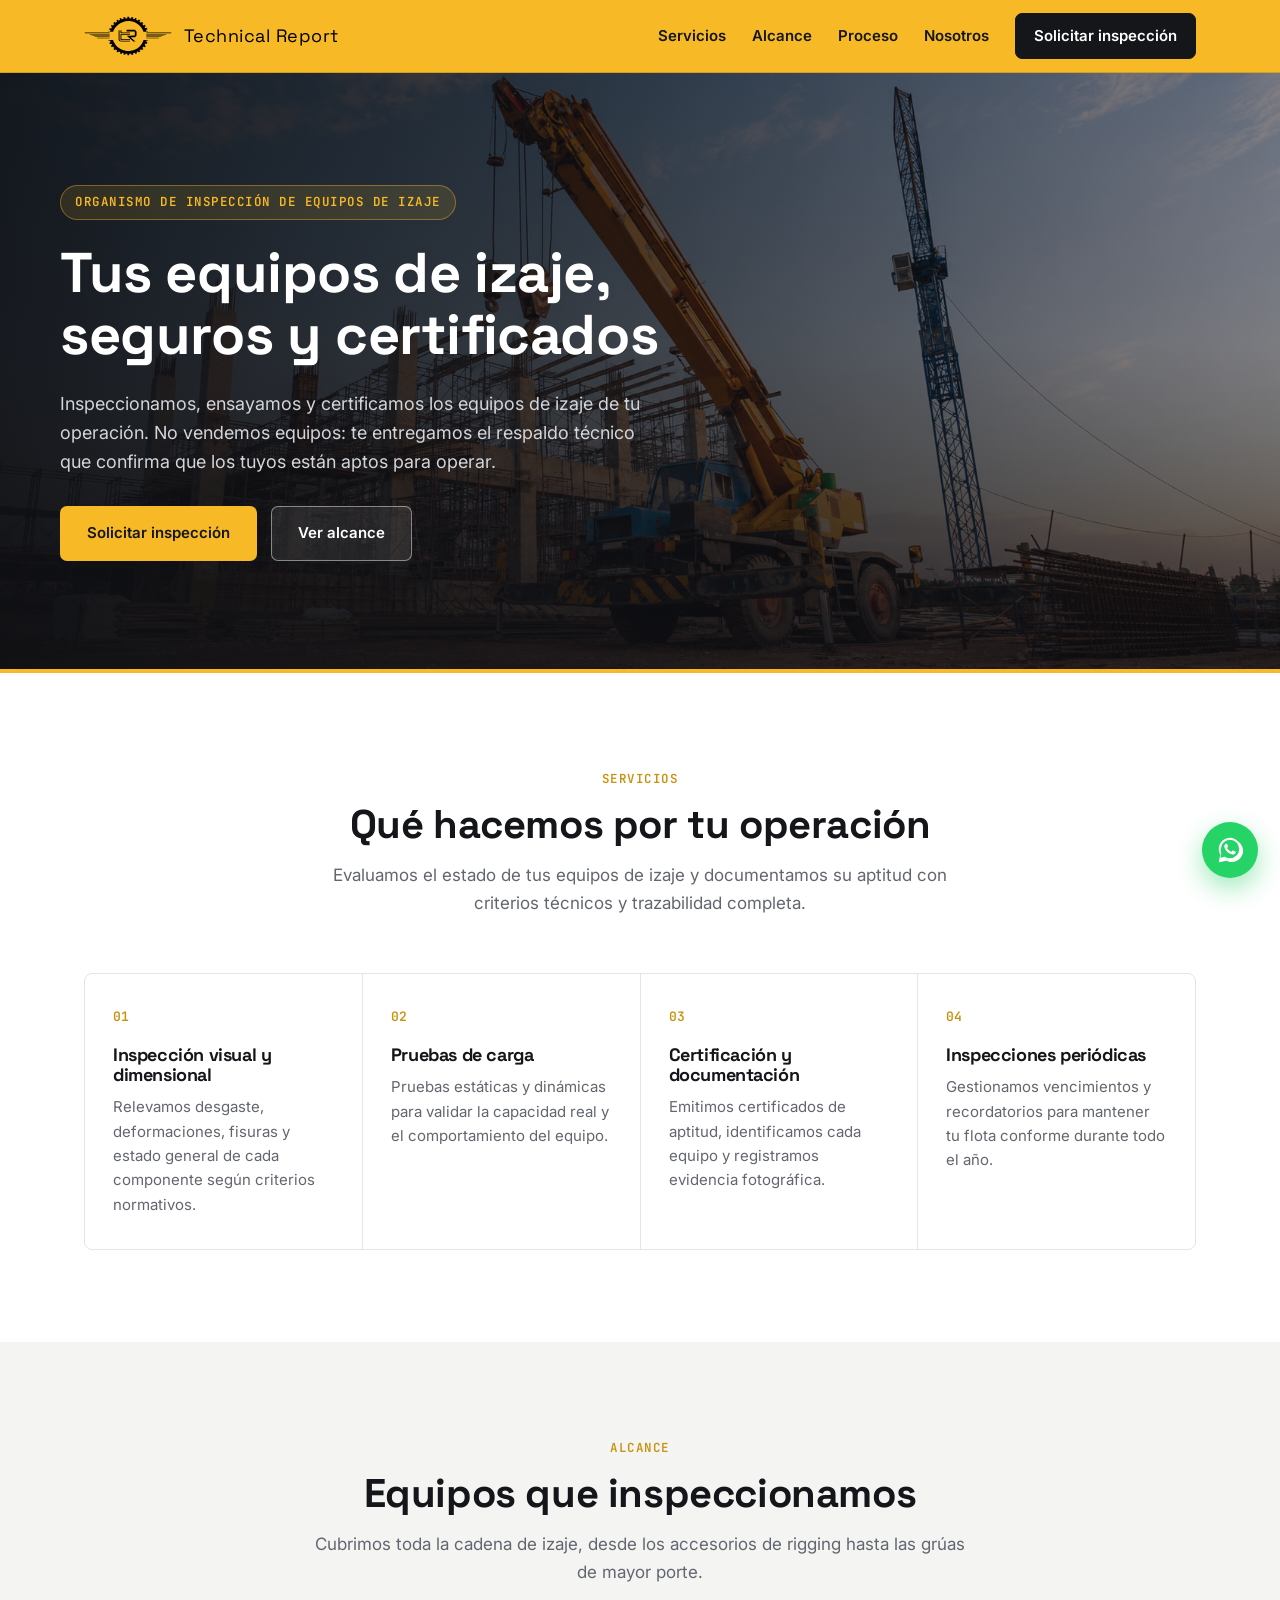
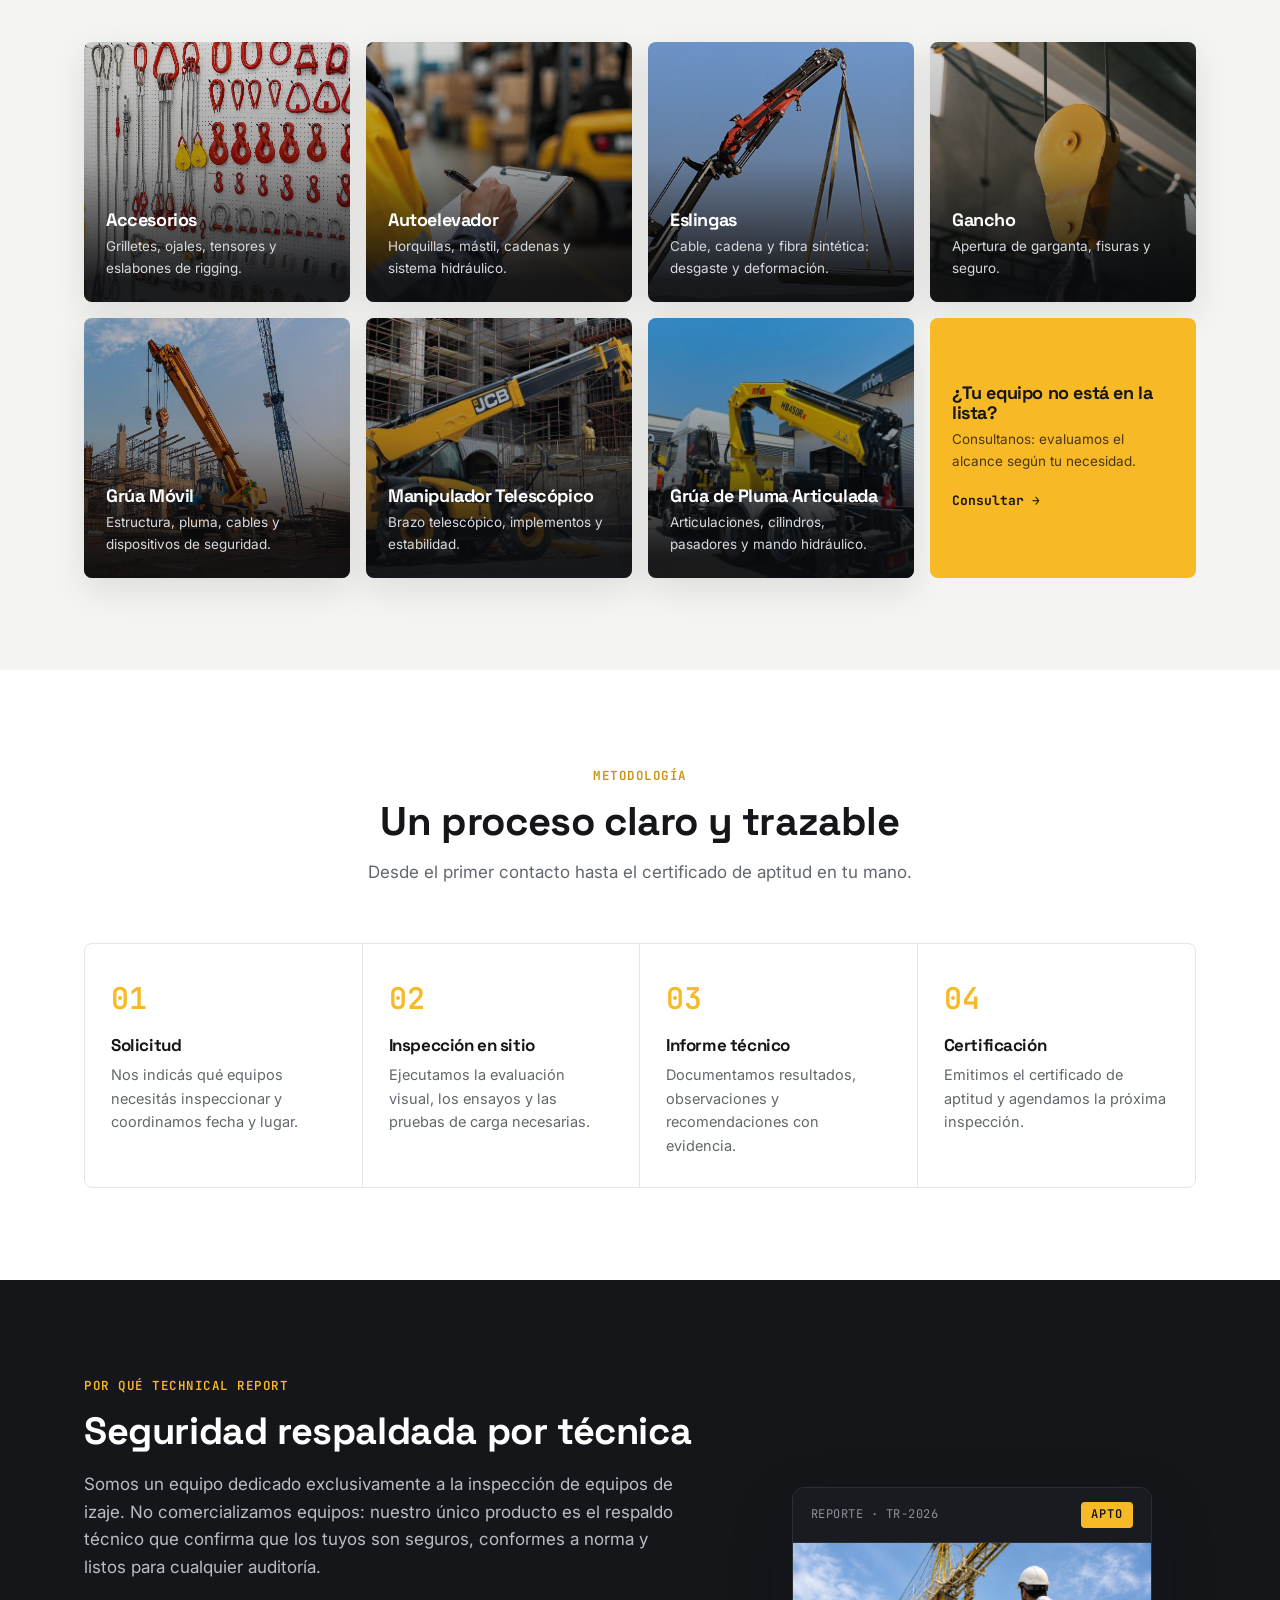
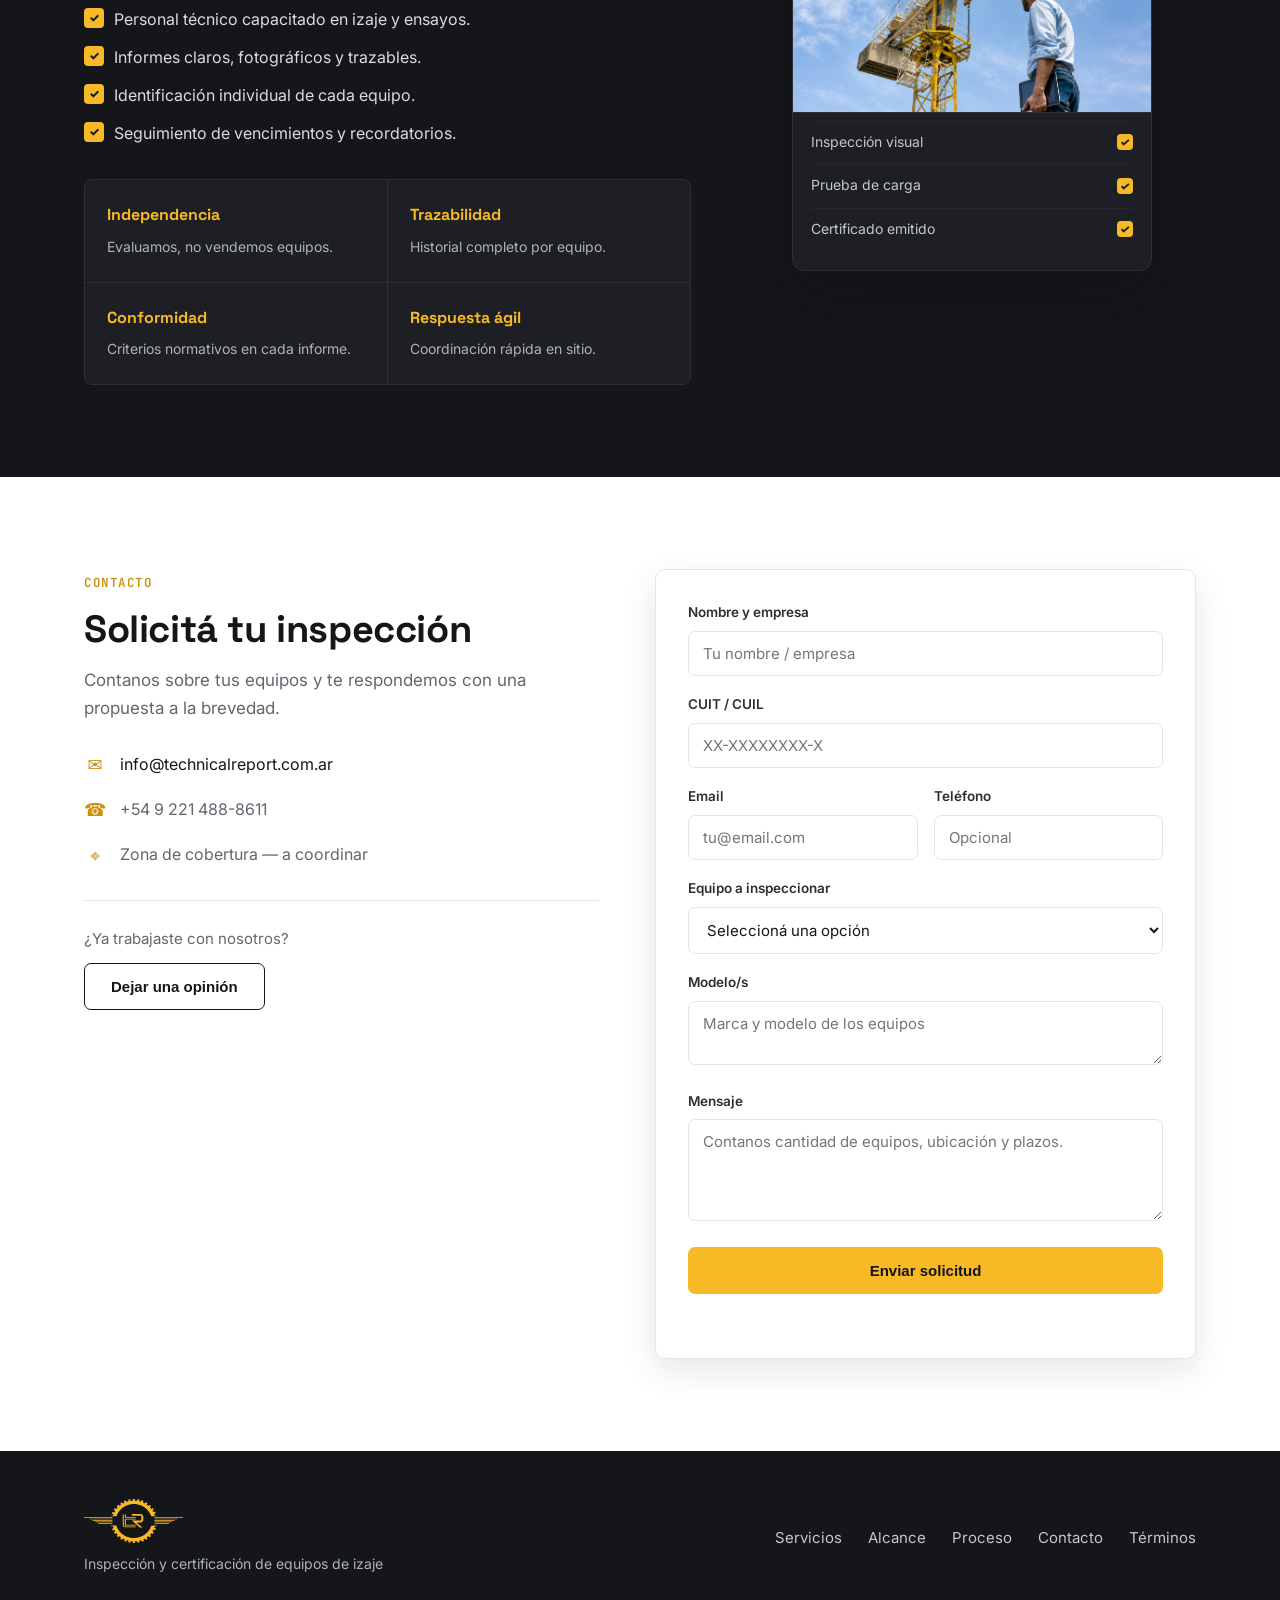
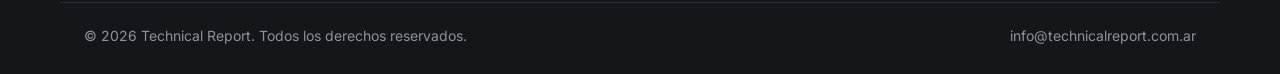
==== index.html @ e5a4a77b "update" ====
<!DOCTYPE html>
<html lang="es">
<head>
  <meta charset="UTF-8" />
  <meta name="viewport" content="width=device-width, initial-scale=1.0" />
  <meta name="description" content="Technical Report — Inspección, ensayo y certificación de equipos de izaje: accesorios, autoelevadores, eslingas, ganchos, grúas móviles, manipuladores telescópicos y grúas de pluma articulada." />
  <title>Technical Report | Inspección y Certificación de Equipos de Izaje</title>
  <link rel="preconnect" href="https://fonts.googleapis.com" />
  <link rel="preconnect" href="https://fonts.gstatic.com" crossorigin />
  <link href="https://fonts.googleapis.com/css2?family=Inter:wght@400;500;600;700&family=Space+Grotesk:wght@500;600;700&family=JetBrains+Mono:wght@500;600&display=swap" rel="stylesheet" />
  <link href="https://fonts.cdnfonts.com/css/conthrax" rel="stylesheet" />
  <link rel="stylesheet" href="styles.css" />
  <link rel="icon" type="image/svg+xml" href="images/logo_TR_yellow.svg" />
</head>
<body>
  <!-- Header -->
  <header class="site-header" id="top">
    <div class="container header-inner">
      <a href="#top" class="brand" aria-label="Technical Report inicio">
        <img src="images/logo_TR_black.svg" alt="" class="brand-logo" />
        <span class="brand-text">Technical Report</span>
      </a>
      <nav class="nav" id="nav">
        <a href="#servicios">Servicios</a>
        <a href="#alcance">Alcance</a>
        <a href="#proceso">Proceso</a>
        <a href="#nosotros">Nosotros</a>
        <a href="#contacto" class="nav-cta">Solicitar inspección</a>
      </nav>
      <button class="nav-toggle" id="navToggle" aria-label="Abrir menú" aria-expanded="false">
        <span></span><span></span><span></span>
      </button>
    </div>
  </header>

  <!-- Hero -->
  <section class="hero">
    <div class="hero-media" style="background-image:url('images/izajes-banner.png')" aria-hidden="true"></div>
    <div class="hero-overlay" aria-hidden="true"></div>
    <div class="container hero-inner">
      <div class="hero-content">
        <span class="tag">Organismo de inspección de equipos de izaje</span>
        <h1>Tus equipos de izaje, seguros y certificados</h1>
        <p class="lead">Inspeccionamos, ensayamos y certificamos los equipos de izaje de tu operación. No vendemos equipos: te entregamos el respaldo técnico que confirma que los tuyos están aptos para operar.</p>
        <div class="hero-actions">
          <a href="#contacto" class="btn btn-primary">Solicitar inspección</a>
          <a href="#alcance" class="btn btn-ghost">Ver alcance</a>
        </div>
      </div>
    </div>
  </section>

  <!-- Servicios -->
  <section class="section" id="servicios">
    <div class="container">
      <div class="section-head">
        <span class="kicker">Servicios</span>
        <h2>Qué hacemos por tu operación</h2>
        <p>Evaluamos el estado de tus equipos de izaje y documentamos su aptitud con criterios técnicos y trazabilidad completa.</p>
      </div>
      <div class="grid grid-4">
        <article class="feature">
          <span class="feature-no">01</span>
          <h3>Inspección visual y dimensional</h3>
          <p>Relevamos desgaste, deformaciones, fisuras y estado general de cada componente según criterios normativos.</p>
        </article>
        <article class="feature">
          <span class="feature-no">02</span>
          <h3>Pruebas de carga</h3>
          <p>Pruebas estáticas y dinámicas para validar la capacidad real y el comportamiento del equipo.</p>
        </article>
        <article class="feature">
          <span class="feature-no">03</span>
          <h3>Certificación y documentación</h3>
          <p>Emitimos certificados de aptitud, identificamos cada equipo y registramos evidencia fotográfica.</p>
        </article>
        <article class="feature">
          <span class="feature-no">04</span>
          <h3>Inspecciones periódicas</h3>
          <p>Gestionamos vencimientos y recordatorios para mantener tu flota conforme durante todo el año.</p>
        </article>
      </div>
    </div>
  </section>

  <!-- Alcance -->
  <section class="section section-alt" id="alcance">
    <div class="container">
      <div class="section-head">
        <span class="kicker">Alcance</span>
        <h2>Equipos que inspeccionamos</h2>
        <p>Cubrimos toda la cadena de izaje, desde los accesorios de rigging hasta las grúas de mayor porte.</p>
      </div>
      <div class="equipos">
        <article class="equipo" data-img="accesorios">
          <div class="equipo-body">
            <h3>Accesorios</h3>
            <p>Grilletes, ojales, tensores y eslabones de rigging.</p>
          </div>
        </article>
        <article class="equipo" data-img="autoelevador">
          <div class="equipo-body">
            <h3>Autoelevador</h3>
            <p>Horquillas, mástil, cadenas y sistema hidráulico.</p>
          </div>
        </article>
        <article class="equipo" data-img="eslingas">
          <div class="equipo-body">
            <h3>Eslingas</h3>
            <p>Cable, cadena y fibra sintética: desgaste y deformación.</p>
          </div>
        </article>
        <article class="equipo" data-img="gancho">
          <div class="equipo-body">
            <h3>Gancho</h3>
            <p>Apertura de garganta, fisuras y seguro.</p>
          </div>
        </article>
        <article class="equipo" data-img="grua-movil">
          <div class="equipo-body">
            <h3>Grúa Móvil</h3>
            <p>Estructura, pluma, cables y dispositivos de seguridad.</p>
          </div>
        </article>
        <article class="equipo" data-img="manipulador">
          <div class="equipo-body">
            <h3>Manipulador Telescópico</h3>
            <p>Brazo telescópico, implementos y estabilidad.</p>
          </div>
        </article>
        <article class="equipo" data-img="pluma-articulada">
          <div class="equipo-body">
            <h3>Grúa de Pluma Articulada</h3>
            <p>Articulaciones, cilindros, pasadores y mando hidráulico.</p>
          </div>
        </article>
        <article class="equipo equipo-cta">
          <div class="equipo-body">
            <h3>¿Tu equipo no está en la lista?</h3>
            <p>Consultanos: evaluamos el alcance según tu necesidad.</p>
            <a href="#contacto" class="equipo-link">Consultar →</a>
          </div>
        </article>
      </div>
    </div>
  </section>

  <!-- Proceso -->
  <section class="section" id="proceso">
    <div class="container">
      <div class="section-head">
        <span class="kicker">Metodología</span>
        <h2>Un proceso claro y trazable</h2>
        <p>Desde el primer contacto hasta el certificado de aptitud en tu mano.</p>
      </div>
      <div class="steps">
        <div class="step">
          <span class="step-num">01</span>
          <h3>Solicitud</h3>
          <p>Nos indicás qué equipos necesitás inspeccionar y coordinamos fecha y lugar.</p>
        </div>
        <div class="step">
          <span class="step-num">02</span>
          <h3>Inspección en sitio</h3>
          <p>Ejecutamos la evaluación visual, los ensayos y las pruebas de carga necesarias.</p>
        </div>
        <div class="step">
          <span class="step-num">03</span>
          <h3>Informe técnico</h3>
          <p>Documentamos resultados, observaciones y recomendaciones con evidencia.</p>
        </div>
        <div class="step">
          <span class="step-num">04</span>
          <h3>Certificación</h3>
          <p>Emitimos el certificado de aptitud y agendamos la próxima inspección.</p>
        </div>
      </div>
    </div>
  </section>

  <!-- Nosotros -->
  <section class="section section-dark" id="nosotros">
    <div class="container split">
      <div class="split-text">
        <span class="kicker">Por qué Technical Report</span>
        <h2>Seguridad respaldada por técnica</h2>
        <p>Somos un equipo dedicado exclusivamente a la inspección de equipos de izaje. No comercializamos equipos: nuestro único producto es el respaldo técnico que confirma que los tuyos son seguros, conformes a norma y listos para cualquier auditoría.</p>
        <ul class="check-list">
          <li>Personal técnico capacitado en izaje y ensayos.</li>
          <li>Informes claros, fotográficos y trazables.</li>
          <li>Identificación individual de cada equipo.</li>
          <li>Seguimiento de vencimientos y recordatorios.</li>
        </ul>
        <div class="split-cards">
          <div class="mini-card"><strong>Independencia</strong><span>Evaluamos, no vendemos equipos.</span></div>
          <div class="mini-card"><strong>Trazabilidad</strong><span>Historial completo por equipo.</span></div>
          <div class="mini-card"><strong>Conformidad</strong><span>Criterios normativos en cada informe.</span></div>
          <div class="mini-card"><strong>Respuesta ágil</strong><span>Coordinación rápida en sitio.</span></div>
        </div>
      </div>
      <div class="split-visual">
        <div class="report-card">
          <div class="report-head">
            <span class="report-id">REPORTE · TR-2026</span>
            <span class="report-status">APTO</span>
          </div>
          <div class="report-photo" data-img="reporte" aria-hidden="true"></div>
          <div class="report-rows">
            <div><span>Inspección visual</span><i class="ok"></i></div>
            <div><span>Prueba de carga</span><i class="ok"></i></div>
            <div><span>Certificado emitido</span><i class="ok"></i></div>
          </div>
        </div>
      </div>
    </div>
  </section>

  <!-- Contacto -->
  <section class="section" id="contacto">
    <div class="container contact-grid">
      <div class="contact-info">
        <span class="kicker">Contacto</span>
        <h2>Solicitá tu inspección</h2>
        <p>Contanos sobre tus equipos y te respondemos con una propuesta a la brevedad.</p>
        <ul class="contact-list">
          <li><span class="ci">✉</span> <a href="mailto:info@technicalreport.com.ar">info@technicalreport.com.ar</a></li>
          <li><span class="ci">☎</span> <span class="muted-line">+54 9 221 488-8611</span></li>
          <li><span class="ci">⌖</span> <span class="muted-line">Zona de cobertura — a coordinar</span></li>
        </ul>
        <div class="contact-feedback">
          <p>¿Ya trabajaste con nosotros?</p>
          <button type="button" class="btn btn-outline" id="feedbackOpen">Dejar una opinión</button>
        </div>
      </div>
      <form class="contact-form" id="contactForm" novalidate>
        <div class="field">
          <label for="nombre">Nombre y empresa</label>
          <input type="text" id="nombre" name="nombre" required placeholder="Tu nombre / empresa" />
        </div>
        <div class="field">
          <label for="cuit">CUIT / CUIL</label>
          <input type="text" id="cuit" name="cuit" inputmode="numeric" placeholder="XX-XXXXXXXX-X" />
        </div>
        <div class="field-row">
          <div class="field">
            <label for="email">Email</label>
            <input type="email" id="email" name="email" required placeholder="tu@email.com" />
          </div>
          <div class="field">
            <label for="telefono">Teléfono</label>
            <input type="tel" id="telefono" name="telefono" placeholder="Opcional" />
          </div>
        </div>
        <div class="field">
          <label for="equipo">Equipo a inspeccionar</label>
          <select id="equipo" name="equipo">
            <option value="">Seleccioná una opción</option>
            <option>Accesorios (grilletes y otros)</option>
            <option>Autoelevador</option>
            <option>Eslingas</option>
            <option>Gancho</option>
            <option>Grúa Móvil</option>
            <option>Manipulador Telescópico</option>
            <option>Grúa de Pluma Articulada</option>
            <option>Varios / Flota</option>
          </select>
        </div>
        <div class="field">
          <label for="modelo">Modelo/s</label>
          <textarea id="modelo" name="modelo" rows="2" placeholder="Marca y modelo de los equipos"></textarea>
        </div>
        <div class="field">
          <label for="mensaje">Mensaje</label>
          <textarea id="mensaje" name="mensaje" rows="4" placeholder="Contanos cantidad de equipos, ubicación y plazos."></textarea>
        </div>
        <button type="submit" class="btn btn-primary btn-block">Enviar solicitud</button>
        <p class="form-note" id="formNote" role="status"></p>
      </form>
    </div>
  </section>

  <!-- Footer -->
  <footer class="site-footer">
    <div class="container footer-inner">
      <div class="footer-brand">
        <img src="images/logo_TR_yellow.svg" alt="Technical Report" class="brand-logo footer-logo" />
        <span class="footer-tagline">Inspección y certificación de equipos de izaje</span>
      </div>
      <nav class="footer-nav">
        <a href="#servicios">Servicios</a>
        <a href="#alcance">Alcance</a>
        <a href="#proceso">Proceso</a>
        <a href="#contacto">Contacto</a>
        <a href="terminos/">Términos</a>
      </nav>
    </div>
    <div class="container footer-bottom">
      <span>© <span id="year"></span> Technical Report. Todos los derechos reservados.</span>
      <a href="mailto:info@technicalreport.com.ar">info@technicalreport.com.ar</a>
    </div>
  </footer>

  <!-- Modal de opiniones -->
  <dialog class="modal" id="feedbackModal" aria-labelledby="feedbackTitle">
    <form class="modal-form" id="feedbackForm" novalidate>
      <button type="button" class="modal-close" id="feedbackClose" aria-label="Cerrar">&times;</button>
      <span class="kicker">Tu opinión</span>
      <h2 id="feedbackTitle">Contanos qué te pareció</h2>
      <p class="modal-sub">Tu feedback nos ayuda a mejorar el servicio.</p>
      <div class="field">
        <label for="fbNombre">Nombre y empresa</label>
        <input type="text" id="fbNombre" name="nombre" required placeholder="Tu nombre / empresa" />
      </div>
      <div class="field">
        <label for="fbEmail">Email</label>
        <input type="email" id="fbEmail" name="email" required placeholder="tu@email.com" />
      </div>
      <div class="field">
        <label for="fbMensaje">Tu opinión</label>
        <textarea id="fbMensaje" name="mensaje" rows="4" required placeholder="Contanos tu experiencia, sugerencias o comentarios."></textarea>
      </div>
      <button type="submit" class="btn btn-primary btn-block">Enviar opinión</button>
      <p class="form-note" id="feedbackNote" role="status"></p>
    </form>
  </dialog>

  <!-- WhatsApp flotante -->
  <a href="https://wa.me/5492214888611" class="wa-float" target="_blank" rel="noopener" aria-label="Escribinos por WhatsApp">
    <svg viewBox="0 0 32 32" aria-hidden="true"><path fill="currentColor" d="M16 3C9.4 3 4 8.4 4 15c0 2.1.6 4.1 1.6 5.9L4 29l8.3-1.6c1.7.9 3.6 1.4 5.7 1.4 6.6 0 12-5.4 12-12S22.6 3 16 3Zm0 21.8c-1.8 0-3.5-.5-5-1.4l-.4-.2-4.9 1 1-4.8-.3-.4A9.8 9.8 0 0 1 6.2 15 9.8 9.8 0 1 1 16 24.8Zm5.4-7.3c-.3-.1-1.8-.9-2-1-.3-.1-.5-.1-.7.1-.2.3-.8 1-.9 1.1-.2.2-.3.2-.6.1-1.8-.9-3-1.6-4.2-3.6-.3-.5.3-.5.9-1.6.1-.2 0-.4 0-.5 0-.1-.7-1.6-.9-2.2-.2-.6-.5-.5-.7-.5h-.6c-.2 0-.5.1-.8.4-.3.3-1 1-1 2.5s1.1 2.9 1.2 3.1c.1.2 2.1 3.3 5.2 4.6 1.9.8 2.7.9 3.6.8.6-.1 1.8-.7 2-1.5.3-.7.3-1.4.2-1.5-.1-.1-.3-.2-.6-.3Z"/></svg>
  </a>

  <script src="script.js"></script>
</body>
</html>
---- styles.css ----
:root {
  --brand: #f7b926;
  --brand-dark: #c8920f;
  --brand-soft: rgba(247, 185, 38, 0.12);
  --ink: #15161a;
  --ink-2: #2b2e34;
  --muted: #62666e;
  --line: #e4e5e8;
  --bg: #ffffff;
  --bg-alt: #f4f4f3;
  --graphite: #15161a;
  --graphite-2: #1d1f24;
  --steel: #33363d;
  --radius: 8px;
  --shadow: 0 12px 34px rgba(15, 16, 20, 0.10);
  --shadow-lg: 0 24px 60px rgba(15, 16, 20, 0.28);
  --maxw: 1160px;
  --mono: "JetBrains Mono", ui-monospace, SFMono-Regular, Menlo, monospace;
  --display: "Conthrax", "Space Grotesk", sans-serif;
}

* { box-sizing: border-box; }

html { scroll-behavior: smooth; scroll-padding-top: 80px; }

body {
  margin: 0;
  font-family: "Inter", system-ui, -apple-system, sans-serif;
  color: var(--ink);
  background: var(--bg);
  line-height: 1.62;
  -webkit-font-smoothing: antialiased;
}

h1, h2, h3 { font-family: "Space Grotesk", "Inter", sans-serif; line-height: 1.12; margin: 0; letter-spacing: -0.4px; }

a { color: inherit; text-decoration: none; }

.container { width: 100%; max-width: var(--maxw); margin: 0 auto; padding: 0 24px; }

.kicker, .tag {
  font-family: var(--mono); font-size: 12.5px; font-weight: 600;
  letter-spacing: 0.5px; text-transform: uppercase; color: var(--brand-dark);
}

/* ---------- Header (yellow) ---------- */
.site-header {
  position: sticky; top: 0; z-index: 50;
  background: var(--brand);
  border-bottom: 1px solid rgba(0, 0, 0, 0.14);
}
.header-inner { display: flex; align-items: center; justify-content: space-between; height: 72px; }

.brand { display: flex; align-items: center; gap: 12px; }
.brand-logo { height: 40px; width: auto; display: block; }
.brand-text {
  font-family: var(--display); font-size: 18px; letter-spacing: 0.5px;
  color: #000; text-transform: none; line-height: 1;
}

.nav { display: flex; align-items: center; gap: 26px; }
.nav a { font-weight: 600; color: var(--ink); font-size: 15px; transition: opacity .2s; }
.nav a:hover { opacity: .65; }
.nav-cta {
  background: var(--graphite); color: #fff !important;
  padding: 10px 18px; border-radius: 7px; font-weight: 600 !important;
  border: 1px solid var(--graphite); transition: background .2s, transform .15s;
}
.nav-cta:hover { background: #000; opacity: 1; transform: translateY(-1px); }

.nav-toggle { display: none; flex-direction: column; gap: 5px; background: none; border: 0; cursor: pointer; padding: 8px; }
.nav-toggle span { width: 24px; height: 2px; background: var(--ink); border-radius: 2px; transition: .25s; }

/* ---------- Buttons ---------- */
.btn {
  display: inline-flex; align-items: center; justify-content: center;
  padding: 14px 26px; border-radius: 7px; font-weight: 600; font-size: 15px;
  cursor: pointer; border: 1px solid transparent; transition: transform .15s, background .2s, border-color .2s, color .2s;
}
.btn-primary { background: var(--brand); color: var(--ink); }
.btn-primary:hover { transform: translateY(-2px); background: var(--brand-dark); }
.btn-ghost { background: rgba(255,255,255,.08); color: #fff; border-color: rgba(255,255,255,.45); }
.btn-ghost:hover { background: #fff; color: var(--ink); border-color: #fff; }
.btn-outline { background: transparent; color: var(--ink); border-color: var(--ink); }
.btn-outline:hover { background: var(--ink); color: #fff; transform: translateY(-2px); }
.btn-block { width: 100%; }

/* ---------- Hero (image banner) ---------- */
.hero { position: relative; color: #fff; overflow: hidden; min-height: 600px; display: flex; align-items: center; }
.hero-media {
  position: absolute; inset: 0;
  background: #15161a center/cover no-repeat;
}
.hero-overlay {
  position: absolute; inset: 0;
  background:
    linear-gradient(90deg, rgba(15,16,20,.94) 0%, rgba(15,16,20,.78) 42%, rgba(15,16,20,.45) 100%),
    linear-gradient(0deg, rgba(15,16,20,.6), transparent 55%);
}
.hero::after {
  content: ""; position: absolute; left: 0; right: 0; bottom: 0; height: 4px;
  background: var(--brand);
}
.hero-inner { position: relative; padding: 96px 0; }
.hero-content { max-width: 620px; }

.tag {
  display: inline-block; color: var(--brand);
  border: 1px solid rgba(247,185,38,.4); border-radius: 999px;
  padding: 6px 14px; margin-bottom: 22px; background: var(--brand-soft);
}
.hero h1 { font-size: clamp(34px, 5vw, 56px); font-weight: 700; }
.lead { font-size: 18px; color: #d2d5da; margin: 22px 0 30px; max-width: 580px; }
.hero-actions { display: flex; gap: 14px; flex-wrap: wrap; }

/* ---------- Sections ---------- */
.section { padding: 92px 0; }
.section-alt { background: var(--bg-alt); }
.section-head { max-width: 660px; margin: 0 auto 56px; text-align: center; }
.kicker { display: inline-block; margin-bottom: 14px; }
.section-head h2 { font-size: clamp(28px, 4vw, 40px); font-weight: 700; }
.section-head p { color: var(--muted); font-size: 17px; margin-top: 14px; }

.grid { display: grid; gap: 1px; background: var(--line); border: 1px solid var(--line); border-radius: var(--radius); overflow: hidden; }
.grid-3 { grid-template-columns: repeat(3, 1fr); }
.grid-4 { grid-template-columns: repeat(4, 1fr); }

/* Feature cards */
.feature { position: relative; background: var(--bg); padding: 32px 28px; transition: background .2s; }
.feature:hover { background: #fcfcfb; }
.feature-no { font-family: var(--mono); font-size: 13px; font-weight: 600; color: var(--brand-dark); display: block; margin-bottom: 18px; }
.feature h3 { font-size: 18px; margin-bottom: 10px; }
.feature p { color: var(--muted); font-size: 15px; margin: 0; }

/* ---------- Equipos (photo cards) ---------- */
.equipos { display: grid; grid-template-columns: repeat(4, 1fr); gap: 16px; }
.equipo {
  position: relative; min-height: 260px; border-radius: var(--radius); overflow: hidden;
  background: var(--graphite-2) center/cover no-repeat;
  display: flex; align-items: flex-end; color: #fff;
  box-shadow: var(--shadow); isolation: isolate;
}
.equipo::before {
  content: ""; position: absolute; inset: 0; z-index: 0;
  background: linear-gradient(to top, rgba(10,11,13,.92) 8%, rgba(10,11,13,.35) 55%, rgba(10,11,13,.15) 100%);
  transition: background .25s;
}
.equipo:hover::before { background: linear-gradient(to top, rgba(10,11,13,.94) 12%, rgba(247,185,38,.18) 70%, rgba(10,11,13,.1) 100%); }
.equipo-ref {
  position: absolute; top: 14px; left: 14px; z-index: 2;
  font-family: var(--mono); font-size: 11px; color: #fff; letter-spacing: .5px;
  background: rgba(0,0,0,.45); padding: 4px 8px; border-radius: 4px; backdrop-filter: blur(2px);
}
.equipo-body { position: relative; z-index: 1; padding: 22px; }
.equipo-body h3 { font-size: 18px; margin-bottom: 6px; }
.equipo-body p { font-size: 13.5px; color: #d7dade; margin: 0; }
.equipo-cta { background: var(--brand); color: var(--ink); align-items: center; text-align: left; box-shadow: none; }
.equipo-cta::before { display: none; }
.equipo-cta .equipo-body h3 { color: var(--ink); }
.equipo-cta .equipo-body p { color: rgba(0,0,0,.7); margin-bottom: 14px; }
.equipo-link { font-family: var(--mono); font-size: 13px; color: var(--ink); font-weight: 700; }
.equipo-link:hover { text-decoration: underline; }

/* ---------- Steps ---------- */
.steps { display: grid; grid-template-columns: repeat(4, 1fr); gap: 0; border: 1px solid var(--line); border-radius: var(--radius); overflow: hidden; }
.step { position: relative; padding: 30px 26px; border-right: 1px solid var(--line); }
.step:last-child { border-right: 0; }
.step-num { font-family: var(--mono); font-size: 30px; font-weight: 600; color: var(--brand); display: block; margin-bottom: 14px; }
.step h3 { font-size: 17px; margin-bottom: 8px; }
.step p { color: var(--muted); font-size: 14.5px; margin: 0; }

/* ---------- Dark split (Nosotros) ---------- */
.section-dark { background: var(--graphite); color: #fff; }
.section-dark .kicker { color: var(--brand); }
.split { display: grid; grid-template-columns: 1.15fr .85fr; gap: 56px; align-items: center; }
.split-text h2 { font-size: clamp(28px, 4vw, 38px); margin-bottom: 18px; }
.split-text p { color: #b9bdc5; font-size: 17px; }
.check-list { list-style: none; padding: 0; margin: 26px 0 0; display: grid; gap: 12px; }
.check-list li { position: relative; padding-left: 30px; color: #dadce1; }
.check-list li::before {
  content: "✓"; position: absolute; left: 0; top: 1px;
  width: 20px; height: 20px; background: var(--brand); color: var(--graphite);
  border-radius: 4px; display: grid; place-items: center; font-size: 12px; font-weight: 800;
}
.split-cards { display: grid; grid-template-columns: 1fr 1fr; gap: 1px; background: #2c2f36; border: 1px solid #2c2f36; border-radius: var(--radius); overflow: hidden; margin-top: 32px; }
.mini-card { background: var(--graphite-2); padding: 22px; }
.mini-card strong { display: block; font-family: "Space Grotesk", sans-serif; font-size: 16px; color: var(--brand); margin-bottom: 6px; }
.mini-card span { color: #aeb2ba; font-size: 14px; }

/* Report card visual */
.split-visual { display: grid; place-items: center; }
.report-card { width: 100%; max-width: 360px; background: var(--graphite-2); border: 1px solid #2c2f36; border-radius: 12px; box-shadow: var(--shadow-lg); overflow: hidden; }
.report-head { display: flex; align-items: center; justify-content: space-between; padding: 14px 18px; border-bottom: 1px solid #2c2f36; background: #191b20; }
.report-id { font-family: var(--mono); font-size: 12px; color: #8b9098; letter-spacing: .5px; }
.report-status { font-family: var(--mono); font-size: 12px; font-weight: 600; color: var(--graphite); background: var(--brand); padding: 3px 10px; border-radius: 4px; letter-spacing: 1px; }
.report-photo { width: 100%; height: 170px; background: #191b20 center/cover no-repeat; border-bottom: 1px solid #2c2f36; }
.report-rows { padding: 8px 18px 20px; display: grid; gap: 2px; }
.report-rows div { display: flex; align-items: center; justify-content: space-between; padding: 9px 0; border-top: 1px solid #25282e; font-size: 14px; color: #c3c7ce; }
.report-rows i.ok { width: 16px; height: 16px; border-radius: 4px; background: var(--brand); position: relative; }
.report-rows i.ok::after { content: "✓"; position: absolute; inset: 0; display: grid; place-items: center; font-size: 11px; font-weight: 800; color: var(--graphite); }

/* ---------- Contact ---------- */
.contact-grid { display: grid; grid-template-columns: 1fr 1.05fr; gap: 56px; align-items: start; }
.contact-info h2 { font-size: clamp(28px, 4vw, 38px); margin-bottom: 16px; }
.contact-info > p { color: var(--muted); font-size: 17px; }
.contact-list { list-style: none; padding: 0; margin: 28px 0 0; display: grid; gap: 16px; }
.contact-list li { display: flex; align-items: center; gap: 14px; font-size: 16px; }
.contact-list .ci { font-size: 18px; color: var(--brand-dark); width: 22px; text-align: center; }
.contact-list a:hover { color: var(--brand-dark); }
.muted-line { color: var(--muted); }

.socials { display: flex; gap: 12px; margin-top: 26px; }
.social { width: 40px; height: 40px; display: grid; place-items: center; border-radius: 8px; background: var(--graphite); color: #fff; transition: background .2s, transform .15s; }
.social svg { width: 19px; height: 19px; }
.social:hover { background: var(--brand); color: var(--ink); transform: translateY(-2px); }

.contact-form { background: var(--bg); border: 1px solid var(--line); border-radius: 10px; padding: 32px; box-shadow: var(--shadow); }
.field { margin-bottom: 18px; }
.field-row { display: grid; grid-template-columns: 1fr 1fr; gap: 16px; }
.field label { display: block; font-size: 13.5px; font-weight: 600; margin-bottom: 7px; color: var(--ink-2); }
.field input, .field select, .field textarea {
  width: 100%; padding: 12px 14px; border: 1.5px solid var(--line); border-radius: 7px;
  font-family: inherit; font-size: 15px; color: var(--ink); background: #fff; transition: border-color .2s, box-shadow .2s;
}
.field input:focus, .field select:focus, .field textarea:focus {
  outline: none; border-color: var(--brand); box-shadow: 0 0 0 3px rgba(247,185,38,.22);
}
.field textarea { resize: vertical; }
.form-note { font-size: 14px; margin: 14px 0 0; text-align: center; min-height: 18px; }
.form-note.ok { color: #1c7a37; }
.form-note.err { color: #c0392b; }

.contact-feedback { margin-top: 30px; padding-top: 26px; border-top: 1px solid var(--line); }
.contact-feedback p { color: var(--muted); font-size: 15px; margin: 0 0 12px; }

/* ---------- Modal (opiniones) ---------- */
.modal {
  width: min(480px, 92vw); max-width: 480px; margin: auto; padding: 0;
  border: 1px solid var(--line); border-radius: 12px; background: var(--bg);
  color: var(--ink); box-shadow: var(--shadow-lg);
}
.modal::backdrop { background: rgba(15,16,20,.55); backdrop-filter: blur(2px); }
.modal[open] { animation: modalIn .2s ease; }
@keyframes modalIn { from { opacity: 0; transform: translateY(8px); } to { opacity: 1; transform: translateY(0); } }
.modal-form { position: relative; padding: 32px; }
.modal-form h2 { font-size: 24px; margin: 10px 0 8px; }
.modal-sub { color: var(--muted); font-size: 15px; margin: 0 0 22px; }
.modal-close {
  position: absolute; top: 14px; right: 16px; padding: 4px;
  background: none; border: 0; font-size: 26px; line-height: 1; cursor: pointer;
  color: var(--muted); transition: color .2s;
}
.modal-close:hover { color: var(--ink); }

/* ---------- Footer ---------- */
.site-footer { background: var(--graphite); color: #fff; padding: 48px 0 26px; }
.footer-inner { display: flex; justify-content: space-between; align-items: center; gap: 24px; flex-wrap: wrap; padding-bottom: 26px; border-bottom: 1px solid #2a2c33; }
.footer-brand { display: flex; flex-direction: column; align-items: flex-start; gap: 10px; }
.footer-logo { height: 44px; width: auto; display: block; }
.footer-tagline { color: #aeb2ba; font-size: 14px; }
.footer-nav { display: flex; gap: 26px; }
.footer-nav a { color: #c4c7ce; font-size: 15px; transition: color .2s; }
.footer-nav a:hover { color: var(--brand); }
.footer-bottom { display: flex; justify-content: space-between; gap: 12px; flex-wrap: wrap; padding-top: 22px; color: #8e929b; font-size: 14px; }
.footer-bottom a:hover { color: var(--brand); }

/* ---------- Legal page (Términos) ---------- */
.legal-hero { background: var(--graphite); color: #fff; padding: 64px 0 56px; position: relative; }
.legal-hero::after { content: ""; position: absolute; left: 0; right: 0; bottom: 0; height: 4px; background: var(--brand); }
.legal-hero .kicker { color: var(--brand); }
.legal-hero h1 { font-size: clamp(30px, 4.5vw, 44px); font-weight: 700; margin: 14px 0 12px; }
.legal-hero p { color: #b9bdc5; font-size: 16px; margin: 0; }
.legal-updated { font-family: var(--mono); font-size: 13px; color: #8e929b; margin-top: 18px !important; }

.legal-body { padding: 64px 0 88px; }
.legal-wrap { max-width: 820px; margin: 0 auto; }
.legal-block { margin-bottom: 40px; }
.legal-block:last-child { margin-bottom: 0; }
.legal-block h2 { font-size: 22px; font-weight: 700; margin-bottom: 14px; display: flex; align-items: baseline; gap: 12px; }
.legal-block h2 .legal-no { font-family: var(--mono); font-size: 15px; font-weight: 600; color: var(--brand-dark); }
.legal-block h3 { font-size: 17px; font-weight: 600; margin: 22px 0 8px; }
.legal-block p { color: var(--ink-2); font-size: 16px; margin: 0 0 14px; }
.legal-block p:last-child { margin-bottom: 0; }
.legal-block ul { margin: 0 0 14px; padding-left: 0; list-style: none; display: grid; gap: 10px; }
.legal-block ul li { position: relative; padding-left: 24px; color: var(--ink-2); font-size: 16px; }
.legal-block ul li::before { content: ""; position: absolute; left: 4px; top: 11px; width: 7px; height: 7px; background: var(--brand); border-radius: 2px; }
.legal-block a { color: var(--brand-dark); font-weight: 600; }
.legal-block a:hover { text-decoration: underline; }
.legal-note { background: var(--bg-alt); border-left: 3px solid var(--brand); border-radius: 6px; padding: 18px 20px; margin-bottom: 40px; }
.legal-note p { color: var(--muted); font-size: 15px; margin: 0; }
.legal-back { display: inline-flex; align-items: center; gap: 8px; font-family: var(--mono); font-size: 14px; font-weight: 600; color: var(--brand-dark); margin-bottom: 36px; }
.legal-back:hover { text-decoration: underline; }

/* ---------- WhatsApp float ---------- */
.wa-float {
  position: fixed; right: 22px; bottom: 22px; z-index: 60;
  width: 56px; height: 56px; border-radius: 50%;
  background: #25d366; color: #fff; display: grid; place-items: center;
  box-shadow: 0 10px 26px rgba(37, 211, 102, .45); transition: transform .15s;
}
.wa-float svg { width: 30px; height: 30px; }
.wa-float:hover { transform: scale(1.07); }

/* ---------- Responsive ---------- */
@media (max-width: 960px) {
  .equipos { grid-template-columns: repeat(2, 1fr); }
  .grid-4 { grid-template-columns: repeat(2, 1fr); }
  .steps { grid-template-columns: repeat(2, 1fr); }
  .step:nth-child(2) { border-right: 0; }
  .step:nth-child(-n+2) { border-bottom: 1px solid var(--line); }
  .split, .contact-grid { grid-template-columns: 1fr; gap: 36px; }
  .split-visual { order: -1; }
}
@media (max-width: 820px) {
  .nav {
    position: fixed; top: 72px; right: 0; left: 0;
    flex-direction: column; align-items: stretch; gap: 0;
    background: #fff; border-bottom: 1px solid var(--line);
    padding: 12px 24px 24px; transform: translateY(-130%); transition: transform .3s; box-shadow: var(--shadow);
  }
  .nav.open { transform: translateY(0); }
  .nav a { padding: 14px 0; border-bottom: 1px solid var(--line); color: var(--ink-2); }
  .nav-cta { text-align: center; margin-top: 12px; border-bottom: 0 !important; color: #fff !important; }
  .nav-toggle { display: flex; }
  .nav-toggle.open span:nth-child(1) { transform: translateY(7px) rotate(45deg); }
  .nav-toggle.open span:nth-child(2) { opacity: 0; }
  .nav-toggle.open span:nth-child(3) { transform: translateY(-7px) rotate(-45deg); }
  .hero { min-height: 520px; }
  .hero-inner { padding: 72px 0; }
  .grid-3, .grid-4 { grid-template-columns: 1fr; }
}
@media (max-width: 520px) {
  .equipos { grid-template-columns: 1fr; }
  .steps { grid-template-columns: 1fr; }
  .step { border-right: 0 !important; border-bottom: 1px solid var(--line); }
  .step:last-child { border-bottom: 0; }
  .field-row { grid-template-columns: 1fr; }
  .split-cards { grid-template-columns: 1fr; }
}
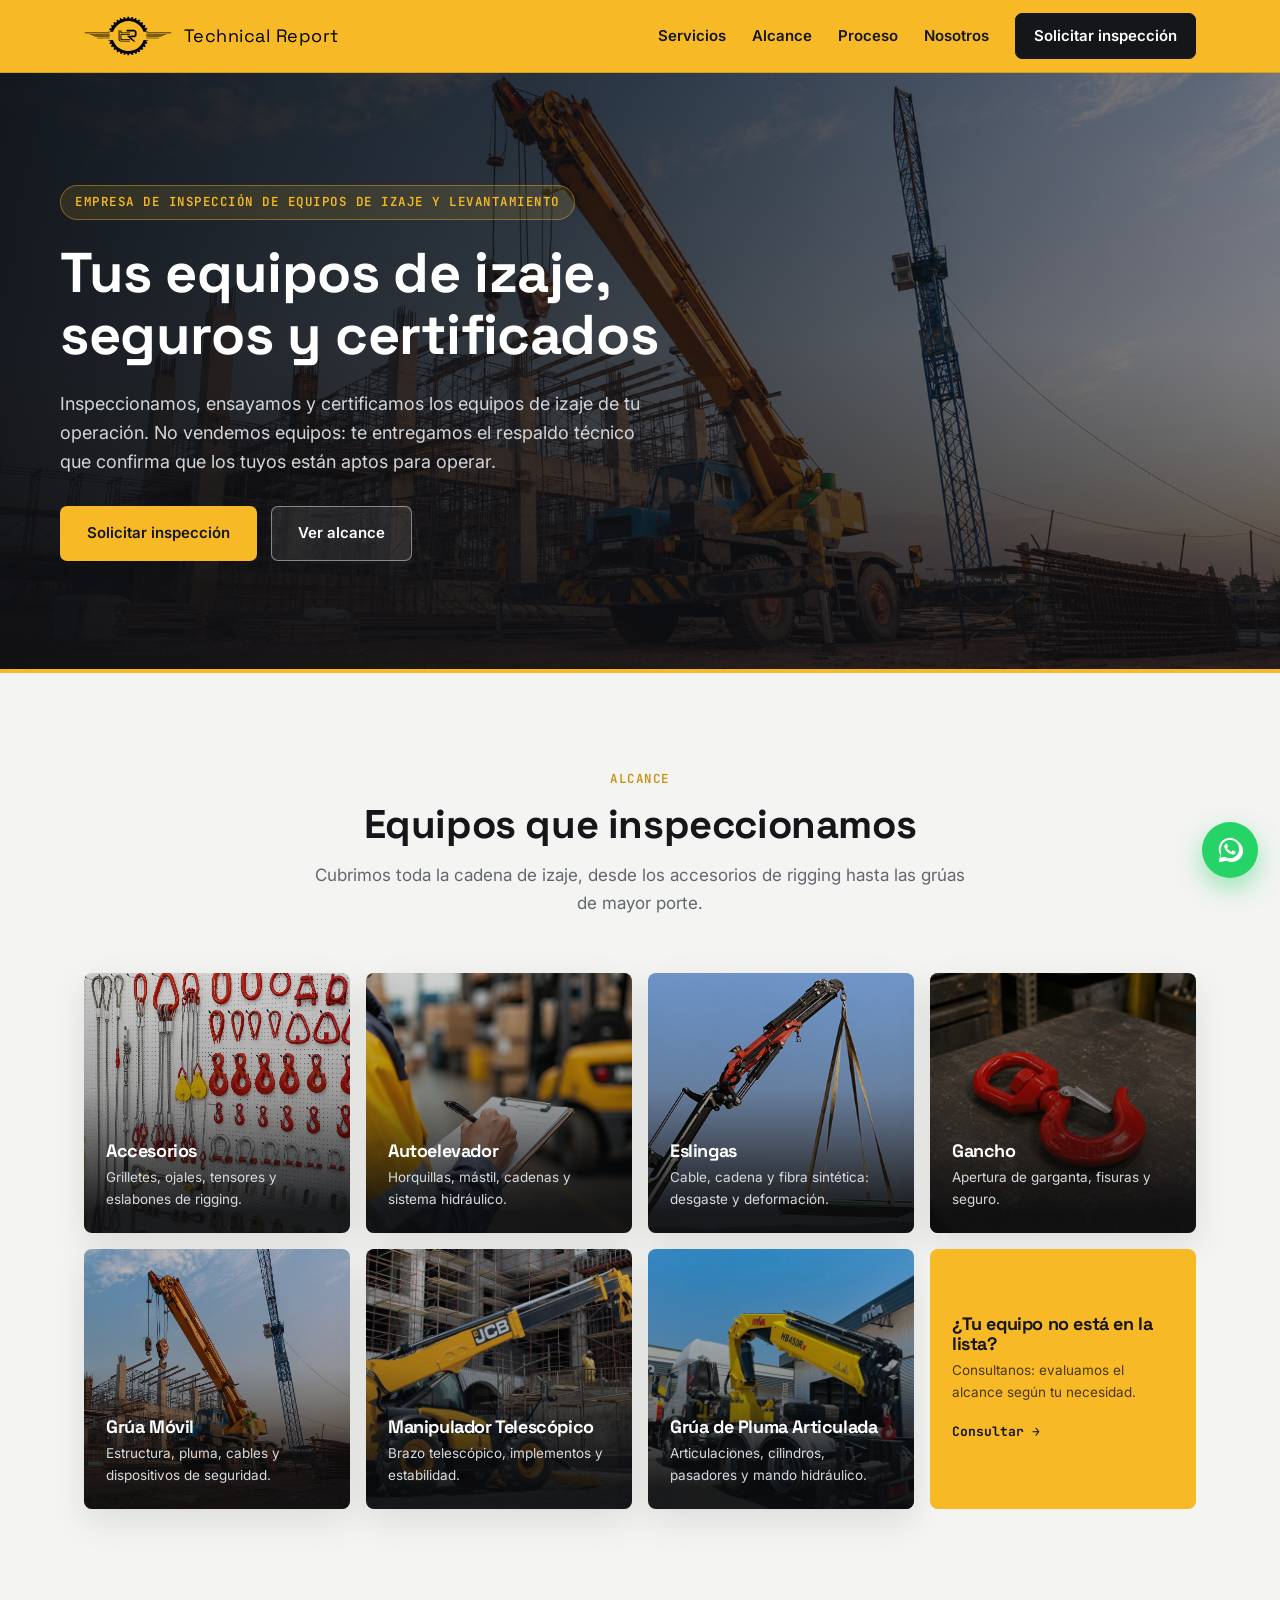
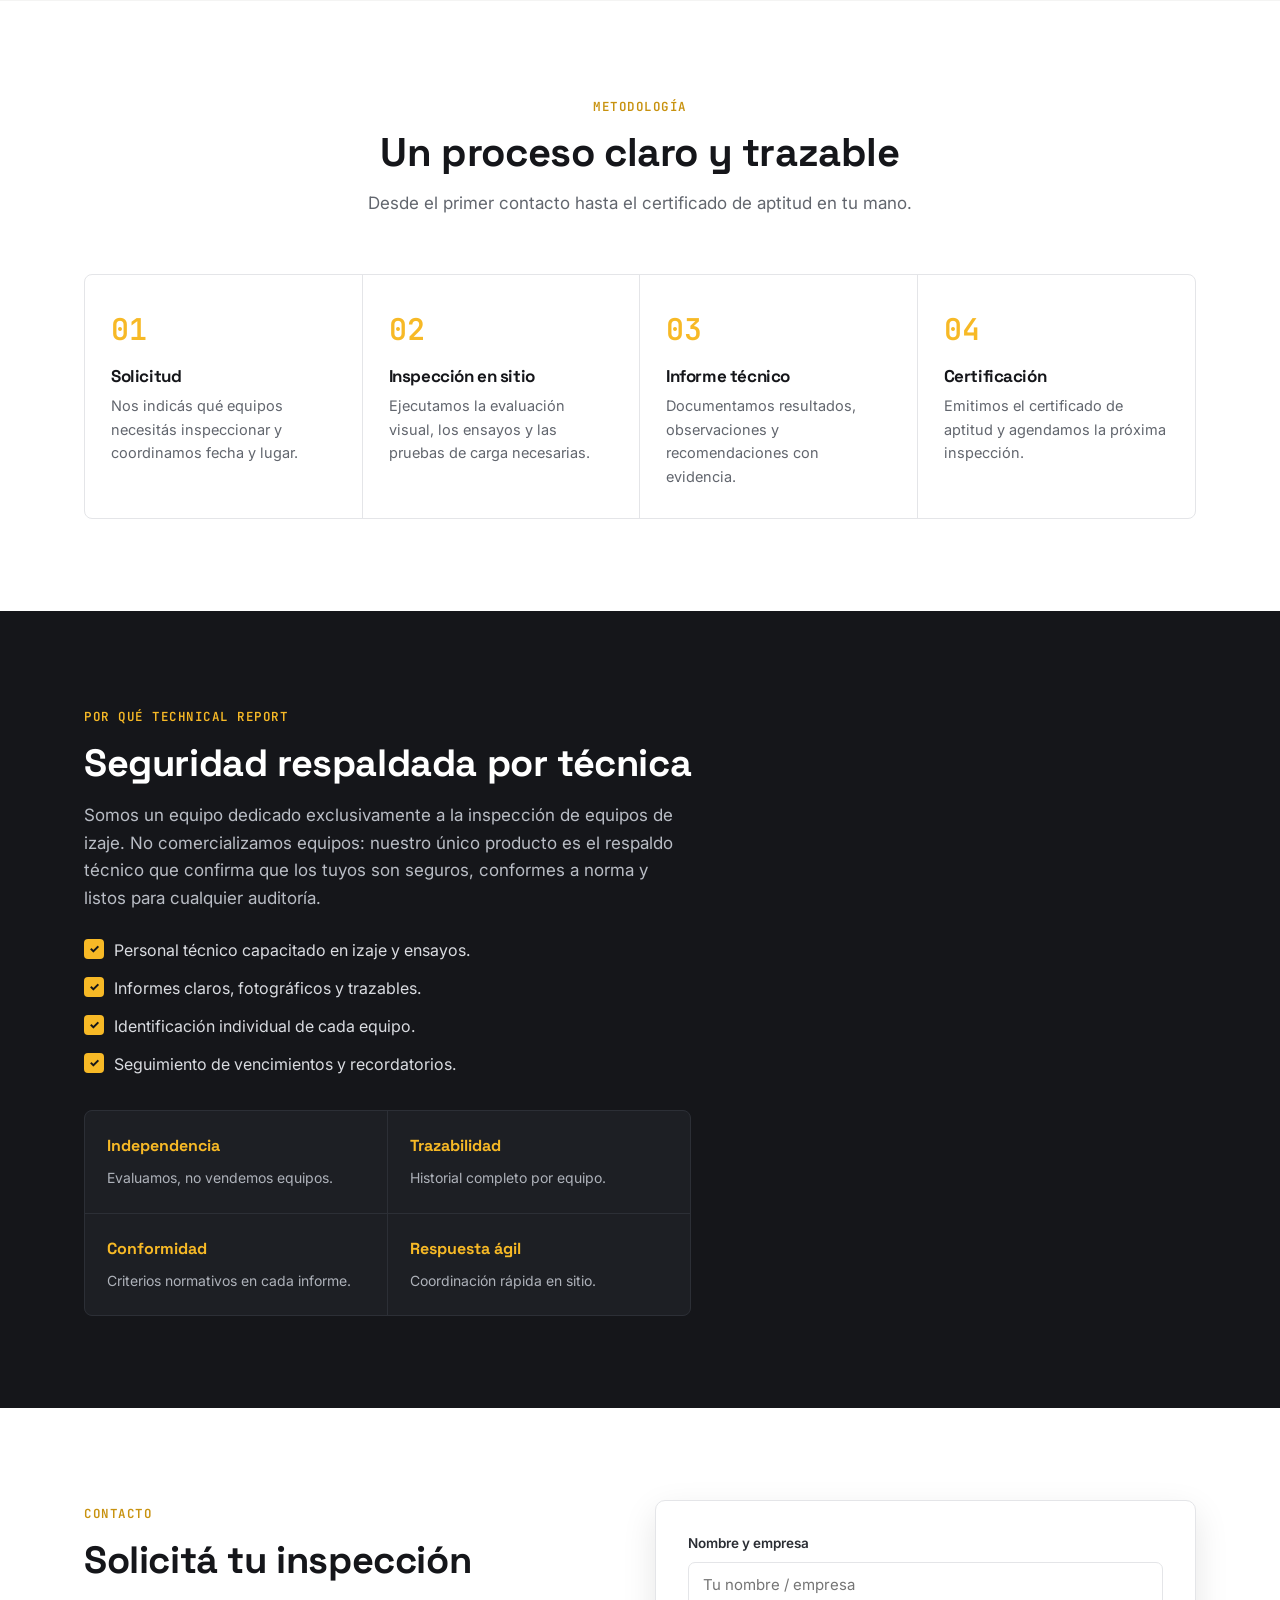
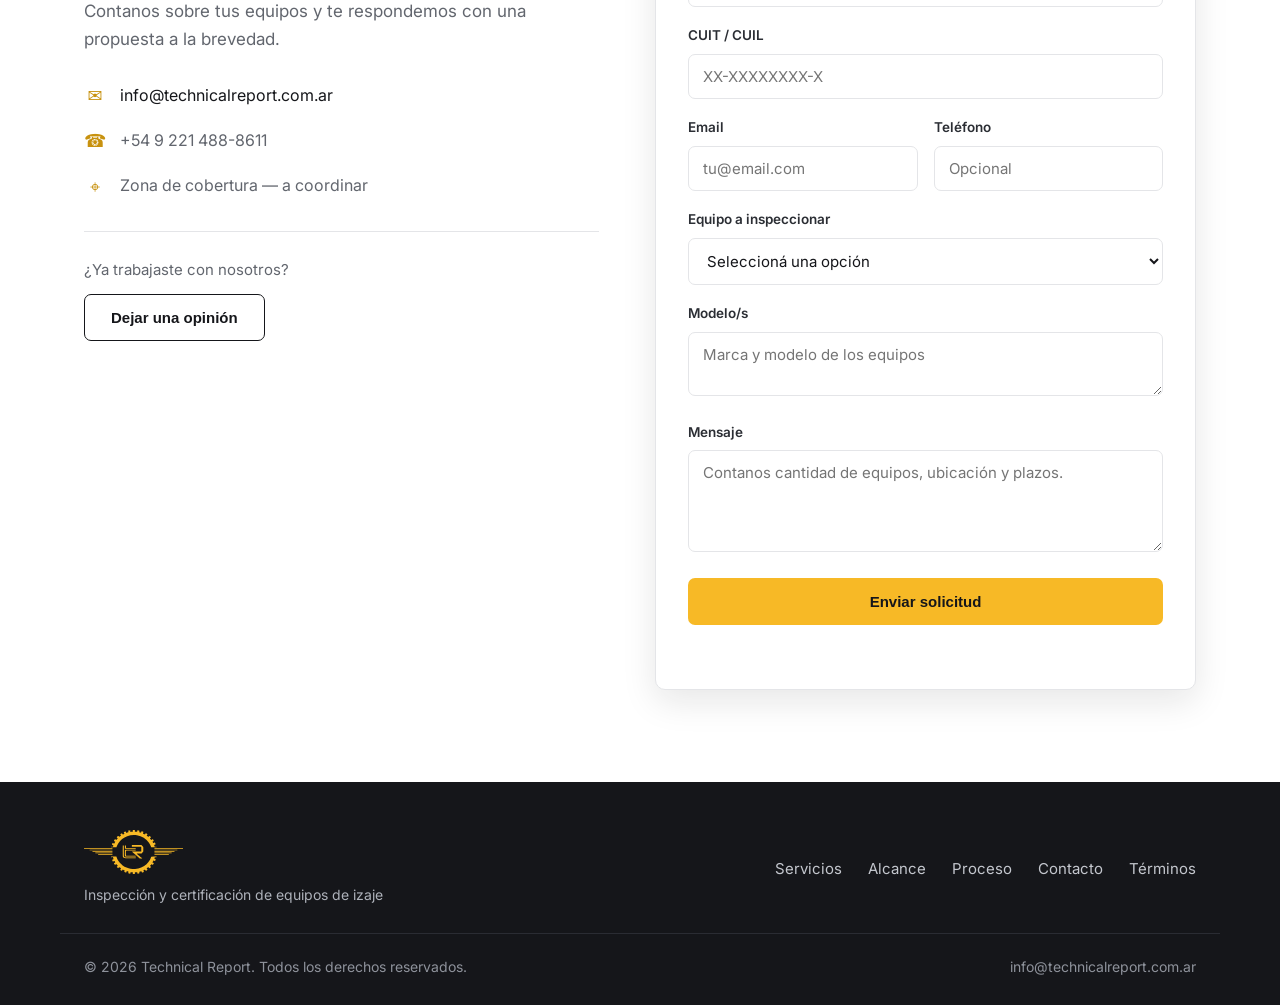
==== commit 9cce519b: "update 2 10:39 24-6-26" ====
--- a/index.html
+++ b/index.html
@@ -39,46 +39,13 @@
     <div class="hero-overlay" aria-hidden="true"></div>
     <div class="container hero-inner">
       <div class="hero-content">
-        <span class="tag">Organismo de inspección de equipos de izaje</span>
+        <span class="tag">Empresa de inspección de equipos de izaje y levantamiento</span>
         <h1>Tus equipos de izaje, seguros y certificados</h1>
         <p class="lead">Inspeccionamos, ensayamos y certificamos los equipos de izaje de tu operación. No vendemos equipos: te entregamos el respaldo técnico que confirma que los tuyos están aptos para operar.</p>
         <div class="hero-actions">
           <a href="#contacto" class="btn btn-primary">Solicitar inspección</a>
           <a href="#alcance" class="btn btn-ghost">Ver alcance</a>
         </div>
-      </div>
-    </div>
-  </section>
-
-  <!-- Servicios -->
-  <section class="section" id="servicios">
-    <div class="container">
-      <div class="section-head">
-        <span class="kicker">Servicios</span>
-        <h2>Qué hacemos por tu operación</h2>
-        <p>Evaluamos el estado de tus equipos de izaje y documentamos su aptitud con criterios técnicos y trazabilidad completa.</p>
-      </div>
-      <div class="grid grid-4">
-        <article class="feature">
-          <span class="feature-no">01</span>
-          <h3>Inspección visual y dimensional</h3>
-          <p>Relevamos desgaste, deformaciones, fisuras y estado general de cada componente según criterios normativos.</p>
-        </article>
-        <article class="feature">
-          <span class="feature-no">02</span>
-          <h3>Pruebas de carga</h3>
-          <p>Pruebas estáticas y dinámicas para validar la capacidad real y el comportamiento del equipo.</p>
-        </article>
-        <article class="feature">
-          <span class="feature-no">03</span>
-          <h3>Certificación y documentación</h3>
-          <p>Emitimos certificados de aptitud, identificamos cada equipo y registramos evidencia fotográfica.</p>
-        </article>
-        <article class="feature">
-          <span class="feature-no">04</span>
-          <h3>Inspecciones periódicas</h3>
-          <p>Gestionamos vencimientos y recordatorios para mantener tu flota conforme durante todo el año.</p>
-        </article>
       </div>
     </div>
   </section>
@@ -198,20 +165,6 @@
           <div class="mini-card"><strong>Respuesta ágil</strong><span>Coordinación rápida en sitio.</span></div>
         </div>
       </div>
-      <div class="split-visual">
-        <div class="report-card">
-          <div class="report-head">
-            <span class="report-id">REPORTE · TR-2026</span>
-            <span class="report-status">APTO</span>
-          </div>
-          <div class="report-photo" data-img="reporte" aria-hidden="true"></div>
-          <div class="report-rows">
-            <div><span>Inspección visual</span><i class="ok"></i></div>
-            <div><span>Prueba de carga</span><i class="ok"></i></div>
-            <div><span>Certificado emitido</span><i class="ok"></i></div>
-          </div>
-        </div>
-      </div>
     </div>
   </section>
 
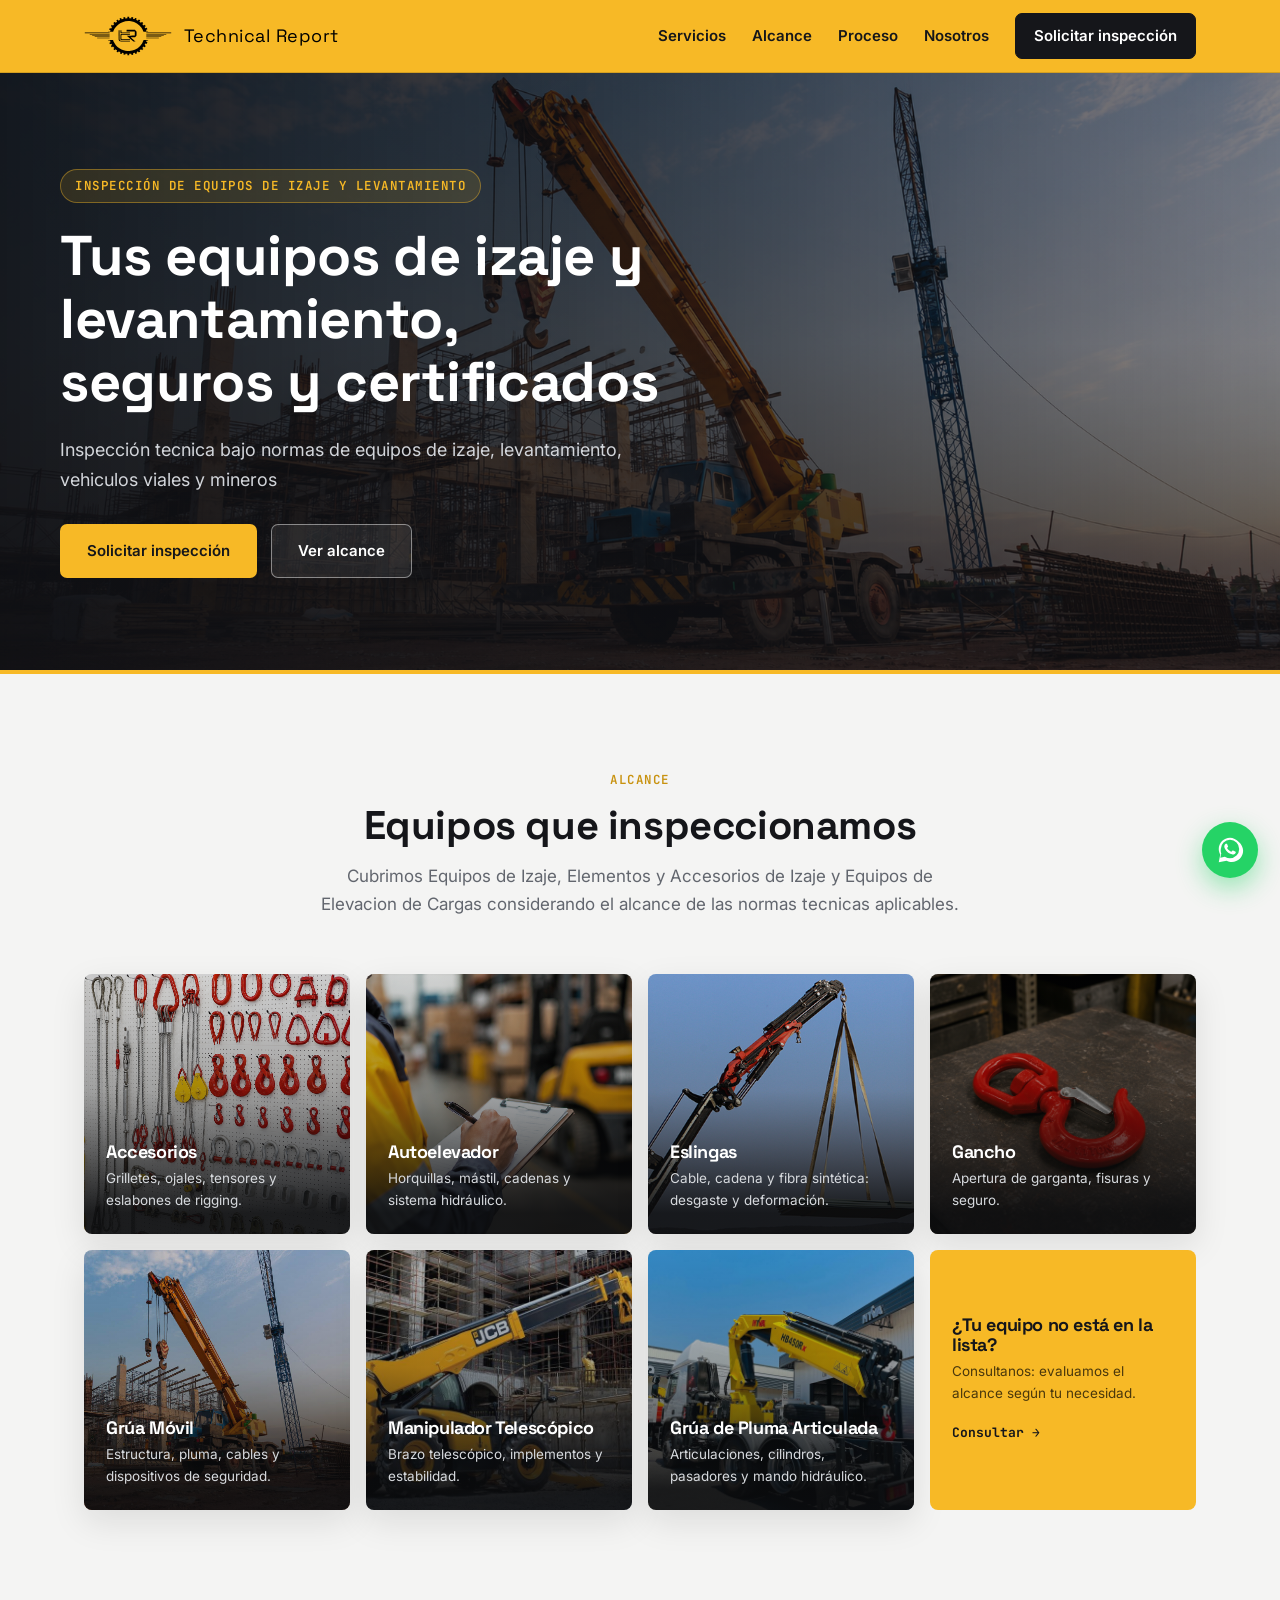
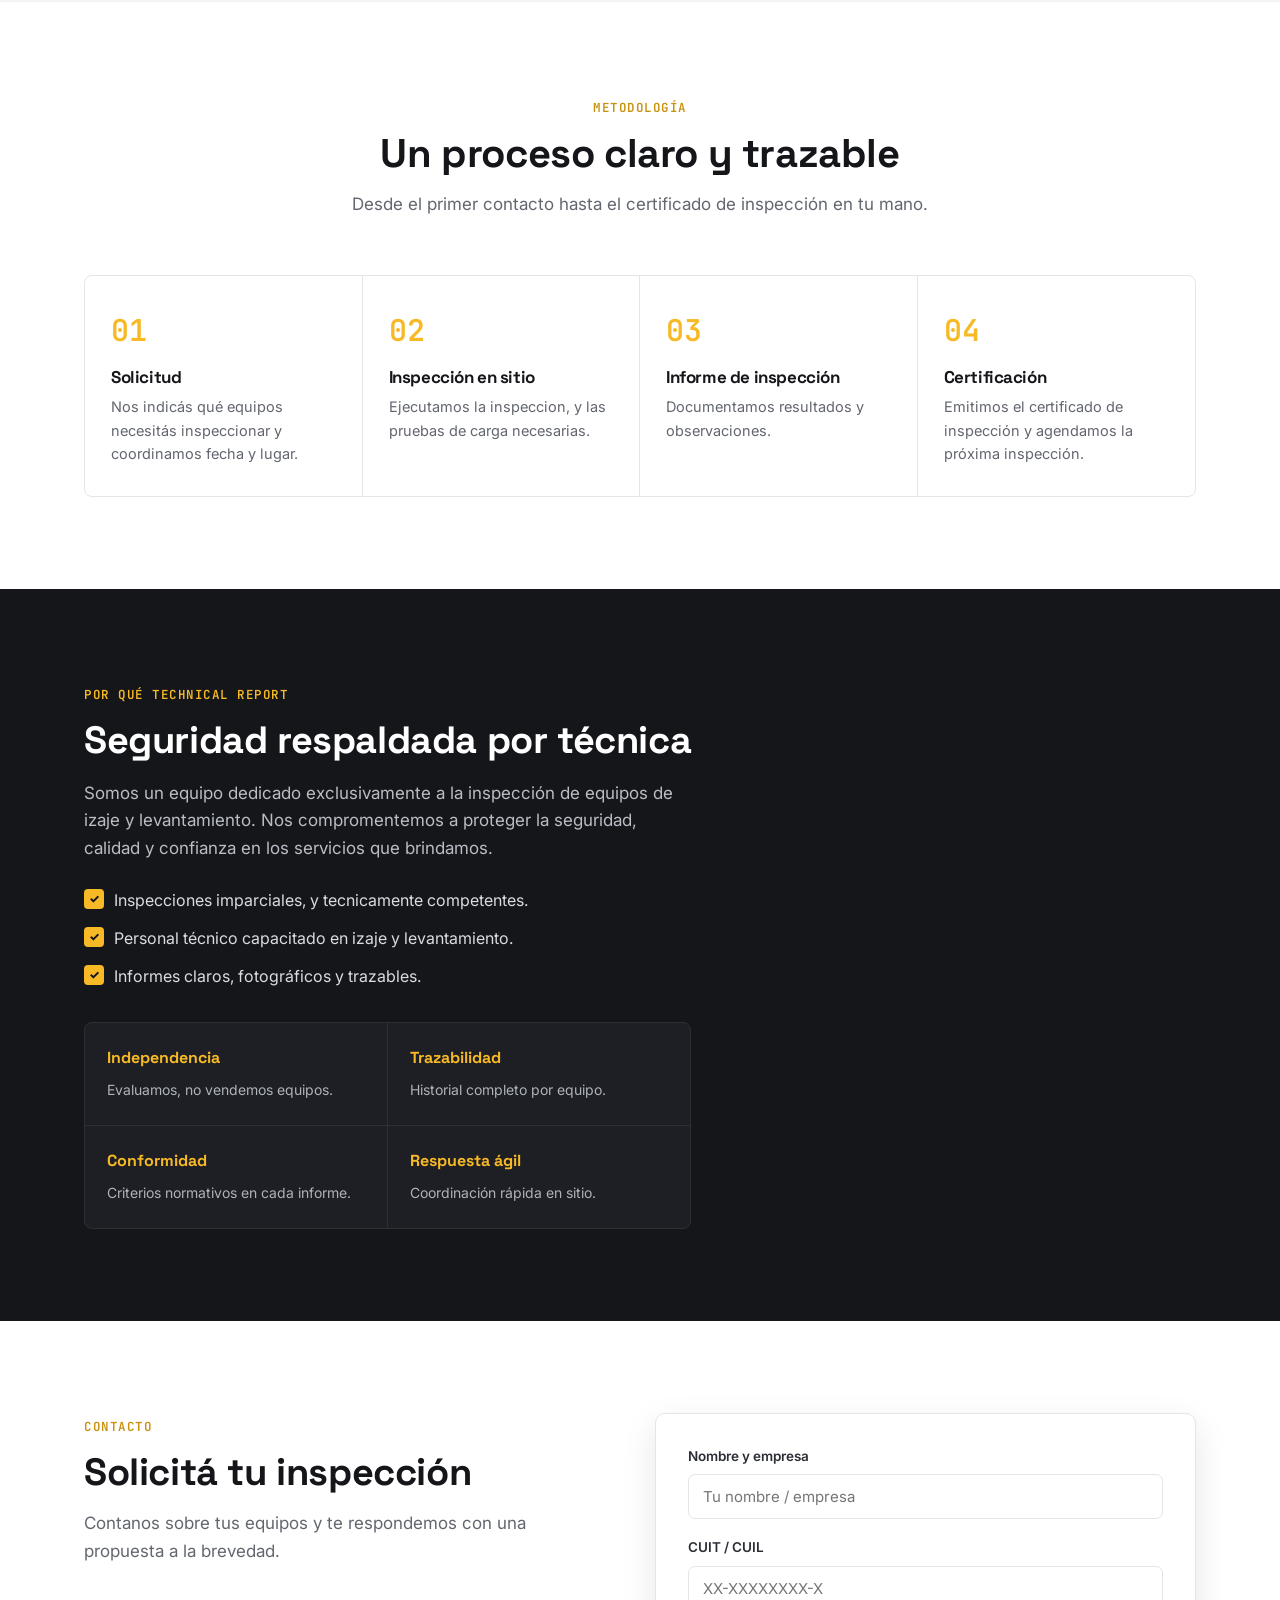
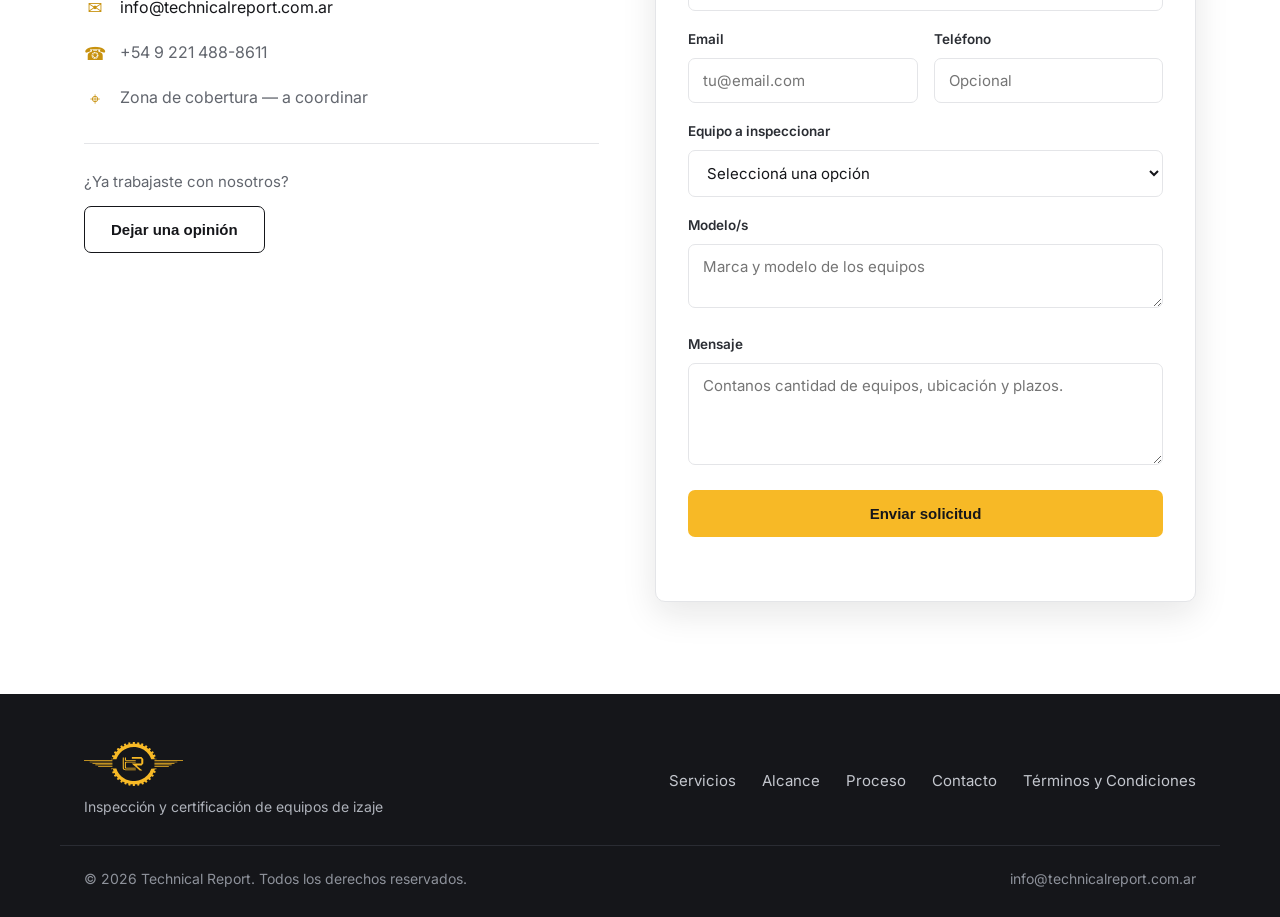
==== commit b08b985b: "Checkpoint eod 12:40 24-6-26" ====
--- a/index.html
+++ b/index.html
@@ -3,7 +3,7 @@
 <head>
   <meta charset="UTF-8" />
   <meta name="viewport" content="width=device-width, initial-scale=1.0" />
-  <meta name="description" content="Technical Report — Inspección, ensayo y certificación de equipos de izaje: accesorios, autoelevadores, eslingas, ganchos, grúas móviles, manipuladores telescópicos y grúas de pluma articulada." />
+  <meta name="description" content="Technical Report — Inspección y certificación de equipos de izaje y levantamiento: accesorios, autoelevadores, eslingas, ganchos, grúas móviles, manipuladores telescópicos y grúas de pluma articulada." />
   <title>Technical Report | Inspección y Certificación de Equipos de Izaje</title>
   <link rel="preconnect" href="https://fonts.googleapis.com" />
   <link rel="preconnect" href="https://fonts.gstatic.com" crossorigin />
@@ -39,9 +39,9 @@
     <div class="hero-overlay" aria-hidden="true"></div>
     <div class="container hero-inner">
       <div class="hero-content">
-        <span class="tag">Empresa de inspección de equipos de izaje y levantamiento</span>
-        <h1>Tus equipos de izaje, seguros y certificados</h1>
-        <p class="lead">Inspeccionamos, ensayamos y certificamos los equipos de izaje de tu operación. No vendemos equipos: te entregamos el respaldo técnico que confirma que los tuyos están aptos para operar.</p>
+        <span class="tag">Inspección de equipos de izaje y levantamiento</span>
+        <h1>Tus equipos de izaje y levantamiento, seguros y certificados</h1>
+        <p class="lead">Inspección tecnica bajo normas de equipos de izaje, levantamiento, vehiculos viales y mineros</p>
         <div class="hero-actions">
           <a href="#contacto" class="btn btn-primary">Solicitar inspección</a>
           <a href="#alcance" class="btn btn-ghost">Ver alcance</a>
@@ -56,7 +56,7 @@
       <div class="section-head">
         <span class="kicker">Alcance</span>
         <h2>Equipos que inspeccionamos</h2>
-        <p>Cubrimos toda la cadena de izaje, desde los accesorios de rigging hasta las grúas de mayor porte.</p>
+        <p>Cubrimos Equipos de Izaje, Elementos y Accesorios de Izaje y Equipos de Elevacion de Cargas considerando el alcance de las normas tecnicas aplicables.</p>
       </div>
       <div class="equipos">
         <article class="equipo" data-img="accesorios">
@@ -118,7 +118,7 @@
       <div class="section-head">
         <span class="kicker">Metodología</span>
         <h2>Un proceso claro y trazable</h2>
-        <p>Desde el primer contacto hasta el certificado de aptitud en tu mano.</p>
+        <p>Desde el primer contacto hasta el certificado de inspección en tu mano.</p>
       </div>
       <div class="steps">
         <div class="step">
@@ -129,17 +129,17 @@
         <div class="step">
           <span class="step-num">02</span>
           <h3>Inspección en sitio</h3>
-          <p>Ejecutamos la evaluación visual, los ensayos y las pruebas de carga necesarias.</p>
+          <p>Ejecutamos la inspeccion, y las pruebas de carga necesarias.</p>
         </div>
         <div class="step">
           <span class="step-num">03</span>
-          <h3>Informe técnico</h3>
-          <p>Documentamos resultados, observaciones y recomendaciones con evidencia.</p>
+          <h3>Informe de inspección</h3>
+          <p>Documentamos resultados y observaciones.</p>
         </div>
         <div class="step">
           <span class="step-num">04</span>
           <h3>Certificación</h3>
-          <p>Emitimos el certificado de aptitud y agendamos la próxima inspección.</p>
+          <p>Emitimos el certificado de inspección y agendamos la próxima inspección.</p>
         </div>
       </div>
     </div>
@@ -151,12 +151,11 @@
       <div class="split-text">
         <span class="kicker">Por qué Technical Report</span>
         <h2>Seguridad respaldada por técnica</h2>
-        <p>Somos un equipo dedicado exclusivamente a la inspección de equipos de izaje. No comercializamos equipos: nuestro único producto es el respaldo técnico que confirma que los tuyos son seguros, conformes a norma y listos para cualquier auditoría.</p>
+        <p>Somos un equipo dedicado exclusivamente a la inspección de equipos de izaje y levantamiento. Nos compromentemos a proteger la seguridad, calidad y confianza en los servicios que brindamos.</p>
         <ul class="check-list">
-          <li>Personal técnico capacitado en izaje y ensayos.</li>
+          <li>Inspecciones imparciales, y tecnicamente competentes.</li>
+          <li>Personal técnico capacitado en izaje y levantamiento.</li>
           <li>Informes claros, fotográficos y trazables.</li>
-          <li>Identificación individual de cada equipo.</li>
-          <li>Seguimiento de vencimientos y recordatorios.</li>
         </ul>
         <div class="split-cards">
           <div class="mini-card"><strong>Independencia</strong><span>Evaluamos, no vendemos equipos.</span></div>
@@ -186,13 +185,14 @@
         </div>
       </div>
       <form class="contact-form" id="contactForm" novalidate>
+        <input type="text" name="_gotcha" tabindex="-1" autocomplete="off" aria-hidden="true" style="position:absolute;left:-5000px" />
         <div class="field">
           <label for="nombre">Nombre y empresa</label>
           <input type="text" id="nombre" name="nombre" required placeholder="Tu nombre / empresa" />
         </div>
         <div class="field">
           <label for="cuit">CUIT / CUIL</label>
-          <input type="text" id="cuit" name="cuit" inputmode="numeric" placeholder="XX-XXXXXXXX-X" />
+          <input type="text" id="cuit" name="cuit" inputmode="numeric" required placeholder="XX-XXXXXXXX-X" />
         </div>
         <div class="field-row">
           <div class="field">
@@ -244,7 +244,7 @@
         <a href="#alcance">Alcance</a>
         <a href="#proceso">Proceso</a>
         <a href="#contacto">Contacto</a>
-        <a href="terminos/">Términos</a>
+        <a href="terminos/">Términos y Condiciones</a>
       </nav>
     </div>
     <div class="container footer-bottom">
@@ -256,6 +256,7 @@
   <!-- Modal de opiniones -->
   <dialog class="modal" id="feedbackModal" aria-labelledby="feedbackTitle">
     <form class="modal-form" id="feedbackForm" novalidate>
+      <input type="text" name="_gotcha" tabindex="-1" autocomplete="off" aria-hidden="true" style="position:absolute;left:-5000px" />
       <button type="button" class="modal-close" id="feedbackClose" aria-label="Cerrar">&times;</button>
       <span class="kicker">Tu opinión</span>
       <h2 id="feedbackTitle">Contanos qué te pareció</h2>
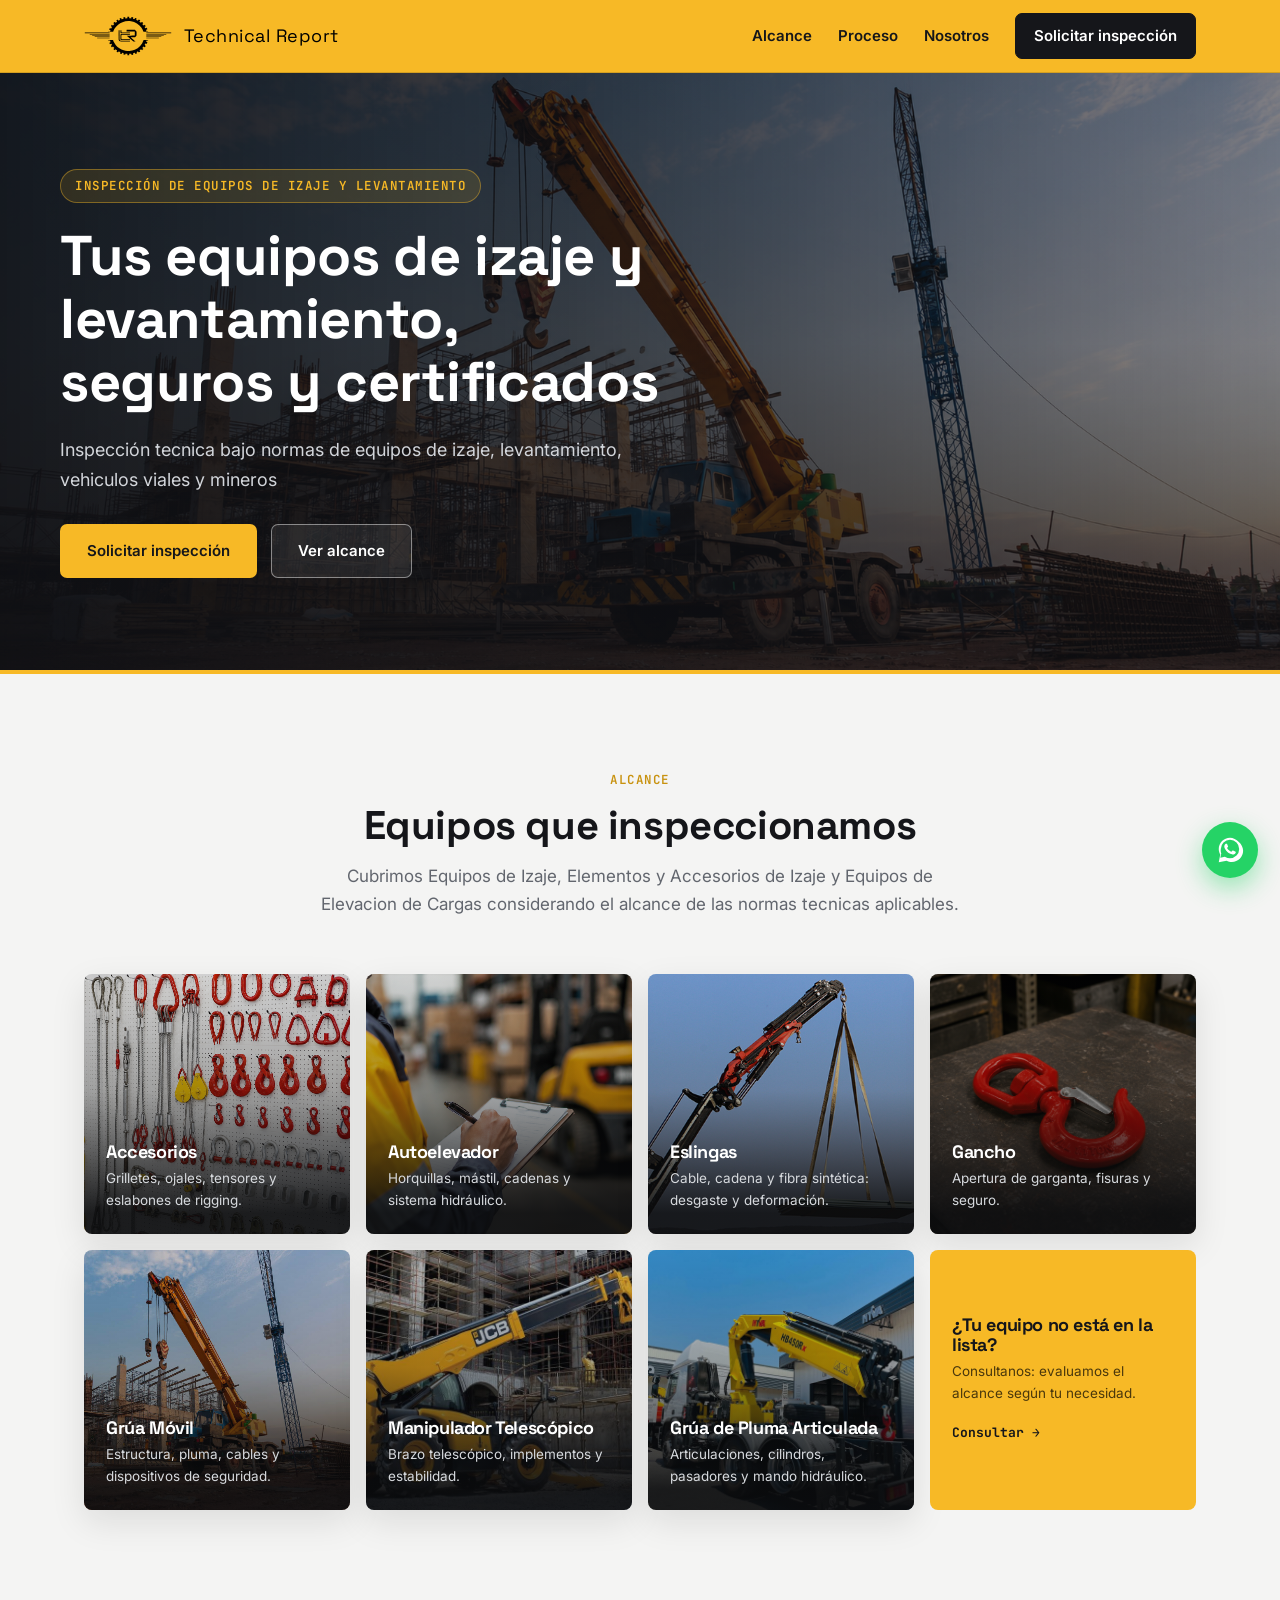
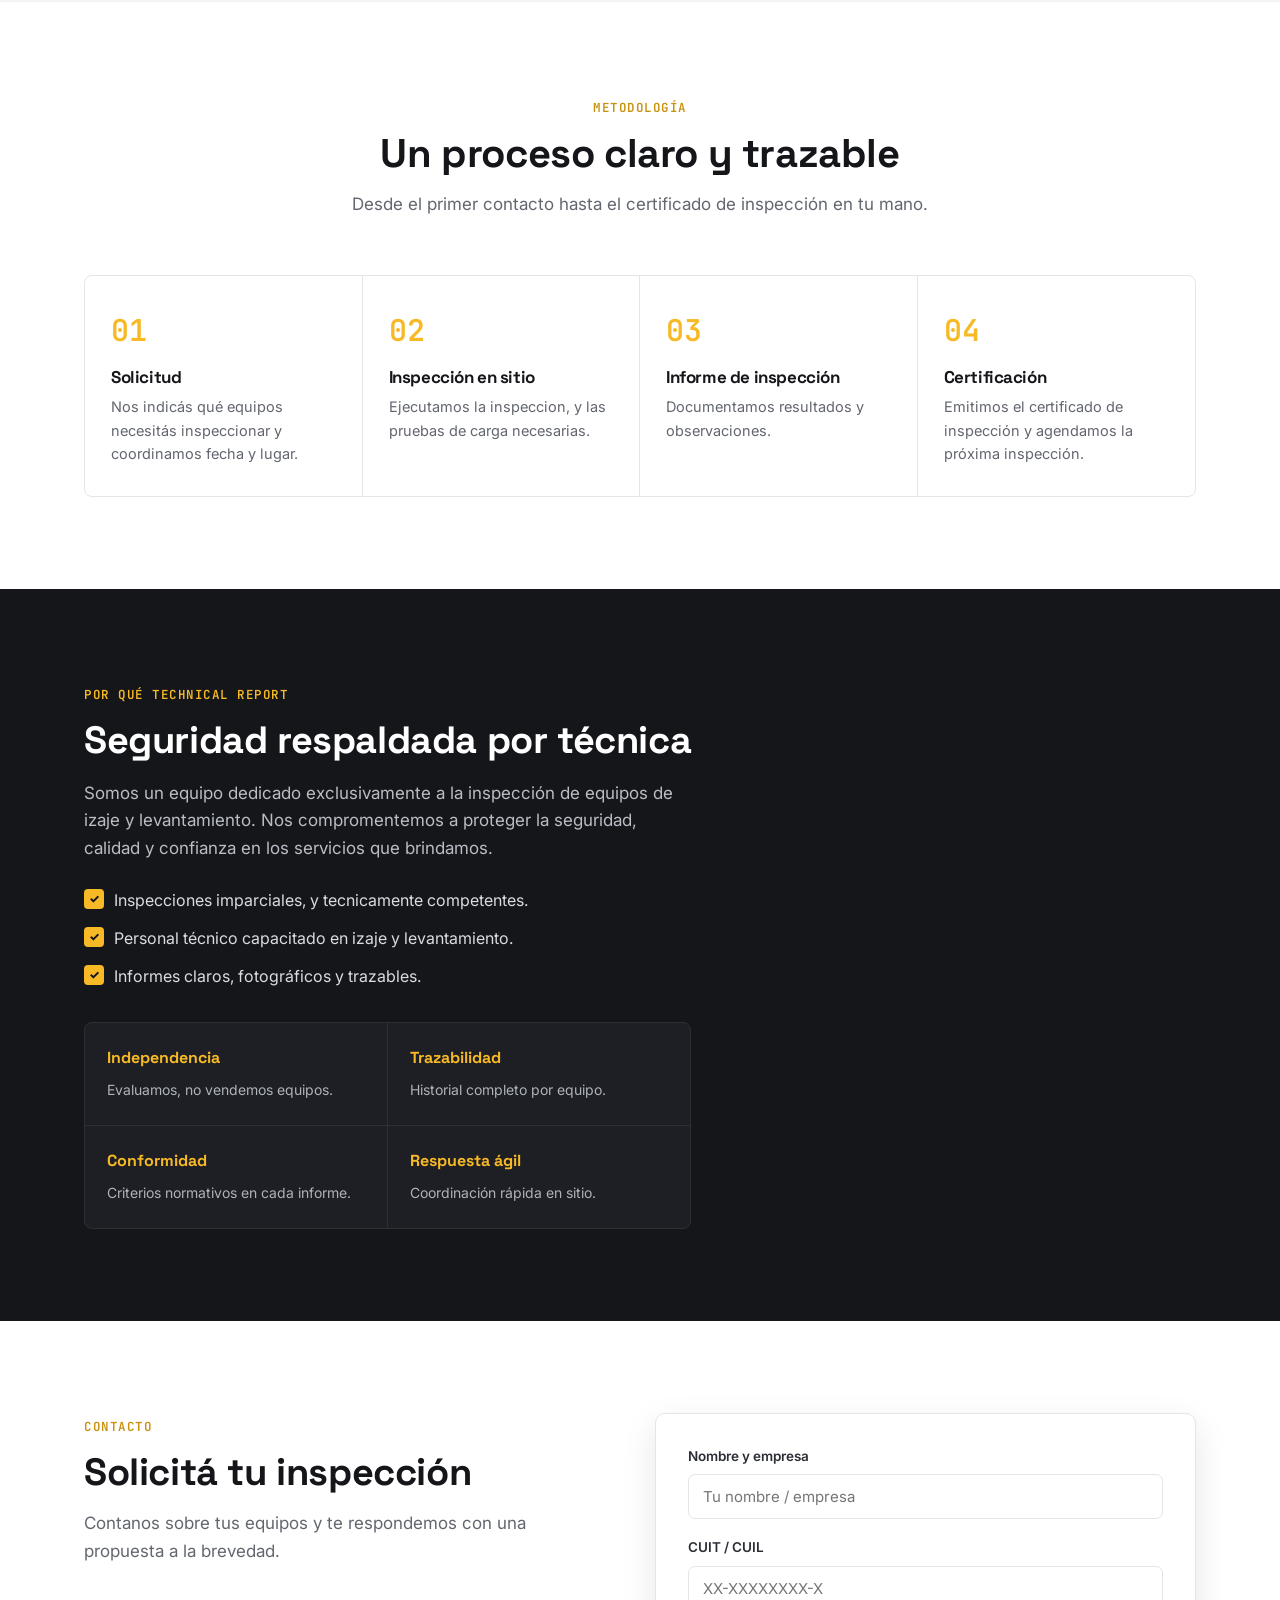
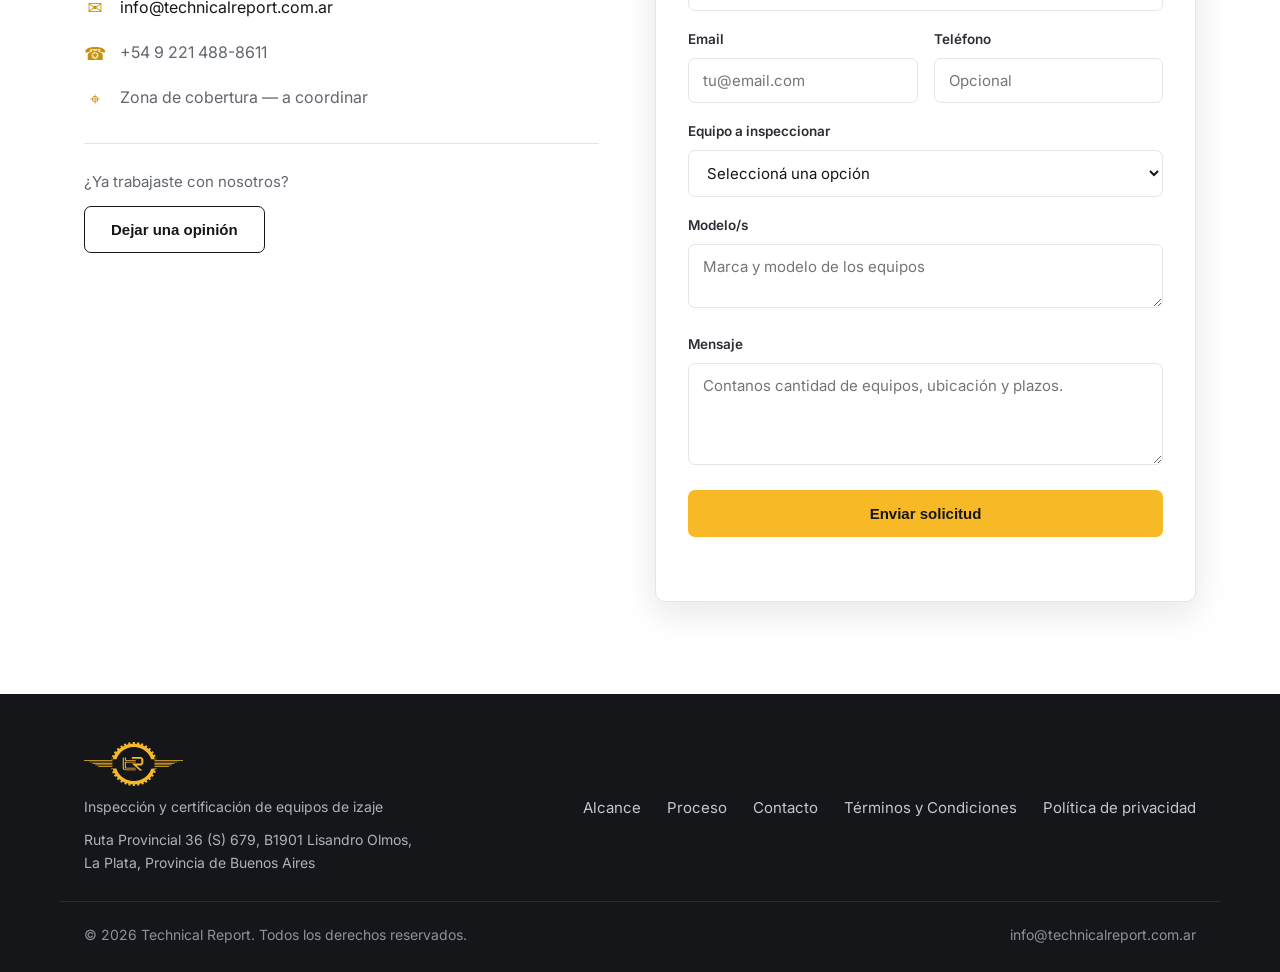
==== commit 48cc6a3f: "Agregado de politca de privacidad y terminos de uso" ====
--- a/index.html
+++ b/index.html
@@ -21,7 +21,6 @@
         <span class="brand-text">Technical Report</span>
       </a>
       <nav class="nav" id="nav">
-        <a href="#servicios">Servicios</a>
         <a href="#alcance">Alcance</a>
         <a href="#proceso">Proceso</a>
         <a href="#nosotros">Nosotros</a>
@@ -238,13 +237,14 @@
       <div class="footer-brand">
         <img src="images/logo_TR_yellow.svg" alt="Technical Report" class="brand-logo footer-logo" />
         <span class="footer-tagline">Inspección y certificación de equipos de izaje</span>
+        <a href="https://maps.app.goo.gl/N1TBZzcfJhnkychw5" class="footer-address" target="_blank" rel="noopener">Ruta Provincial 36 (S) 679, B1901 Lisandro Olmos, La Plata, Provincia de Buenos Aires</a>
       </div>
       <nav class="footer-nav">
-        <a href="#servicios">Servicios</a>
         <a href="#alcance">Alcance</a>
         <a href="#proceso">Proceso</a>
         <a href="#contacto">Contacto</a>
         <a href="terminos/">Términos y Condiciones</a>
+        <a href="politica-privacidad/">Política de privacidad</a>
       </nav>
     </div>
     <div class="container footer-bottom">
--- a/styles.css
+++ b/styles.css
@@ -258,6 +258,9 @@
 .footer-brand { display: flex; flex-direction: column; align-items: flex-start; gap: 10px; }
 .footer-logo { height: 44px; width: auto; display: block; }
 .footer-tagline { color: #aeb2ba; font-size: 14px; }
+.footer-address { color: #aeb2ba; font-size: 14px; max-width: 340px; transition: color .2s; }
+.footer-address:visited { color: #aeb2ba; }
+.footer-address:hover { color: var(--brand); }
 .footer-nav { display: flex; gap: 26px; }
 .footer-nav a { color: #c4c7ce; font-size: 15px; transition: color .2s; }
 .footer-nav a:hover { color: var(--brand); }
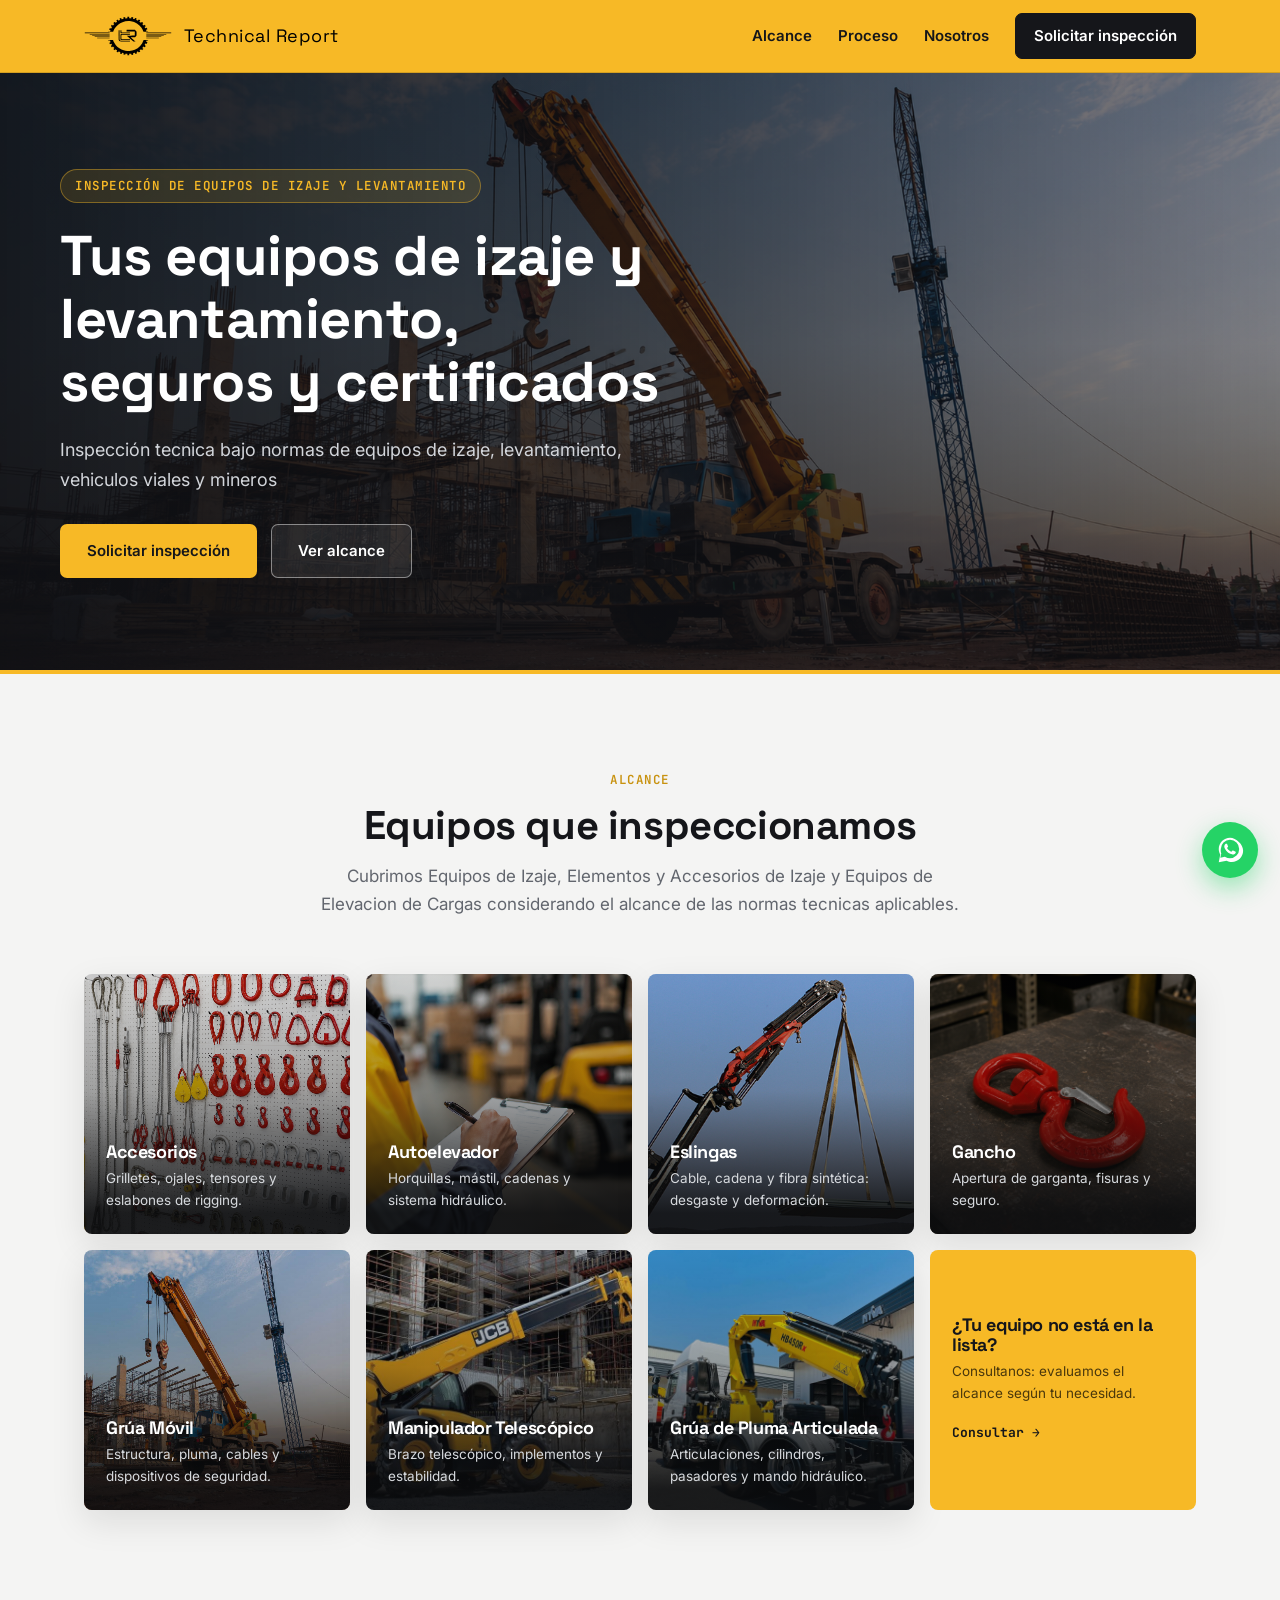
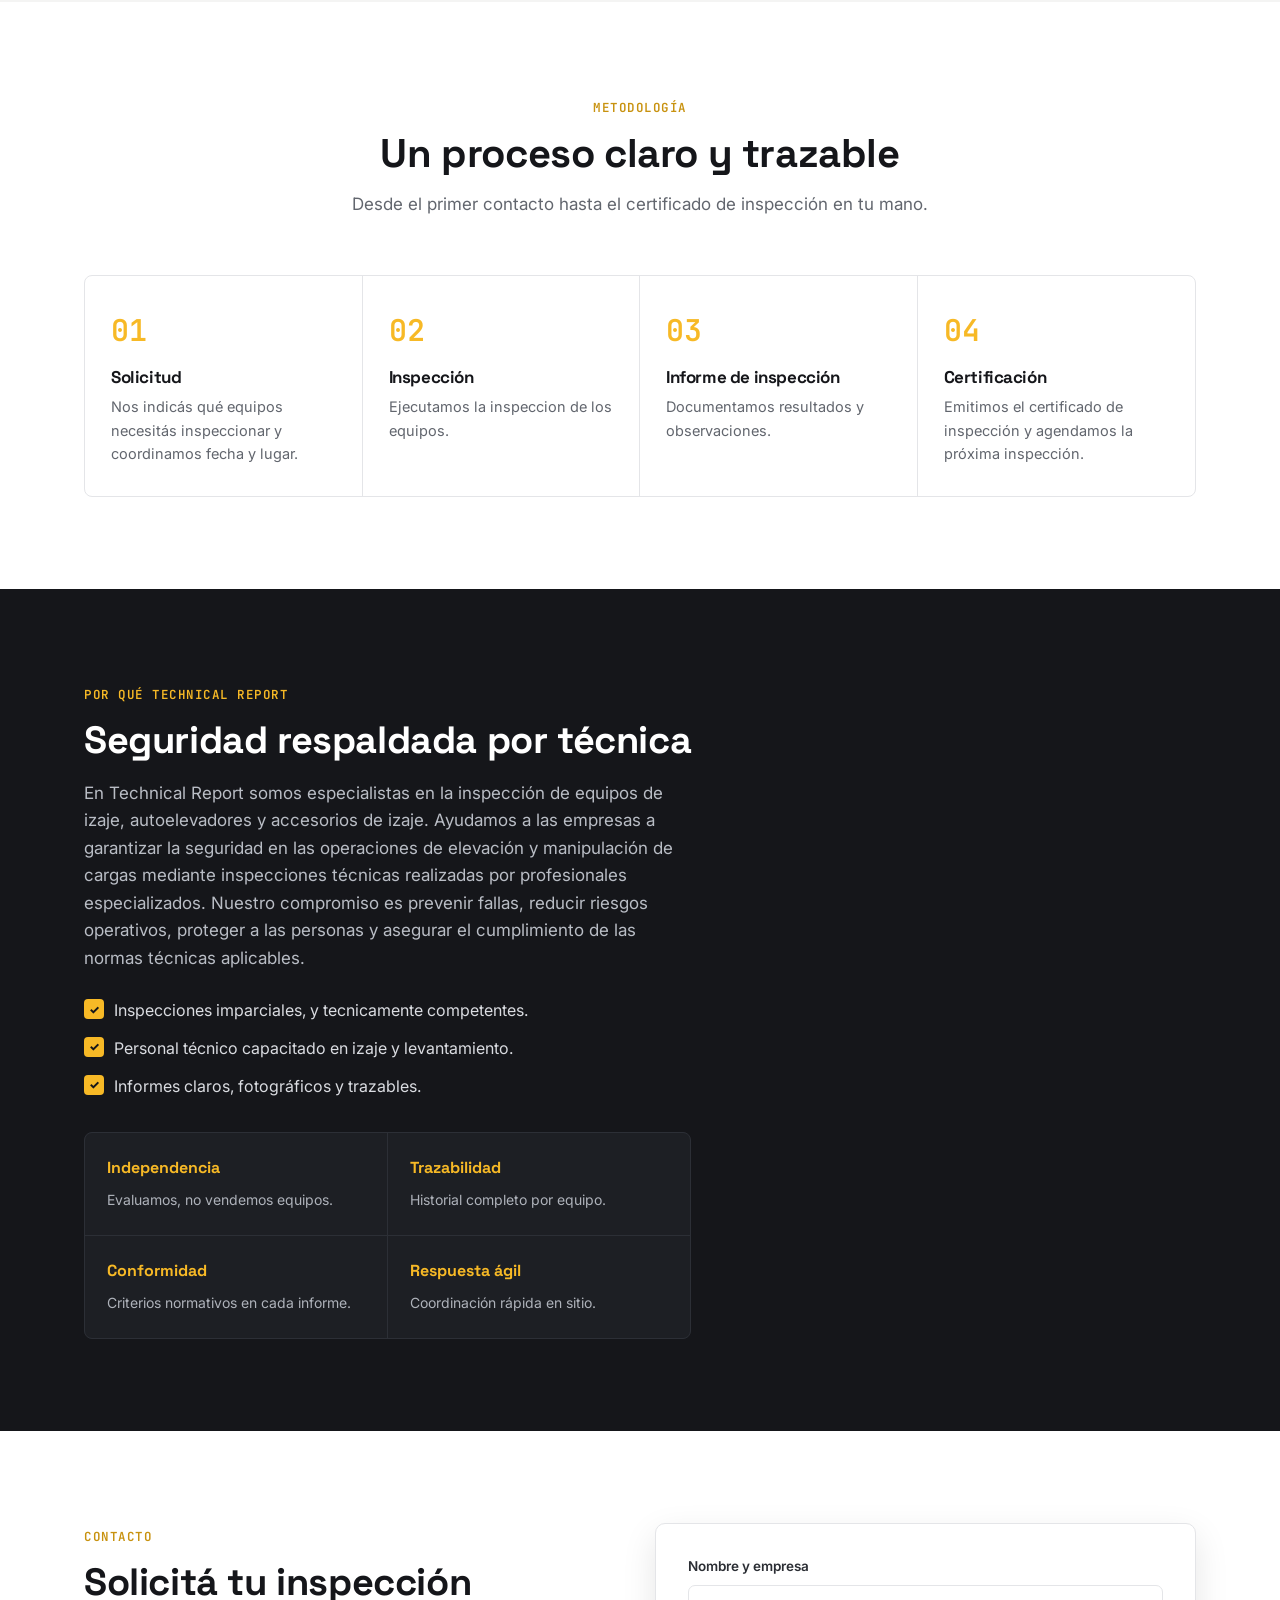
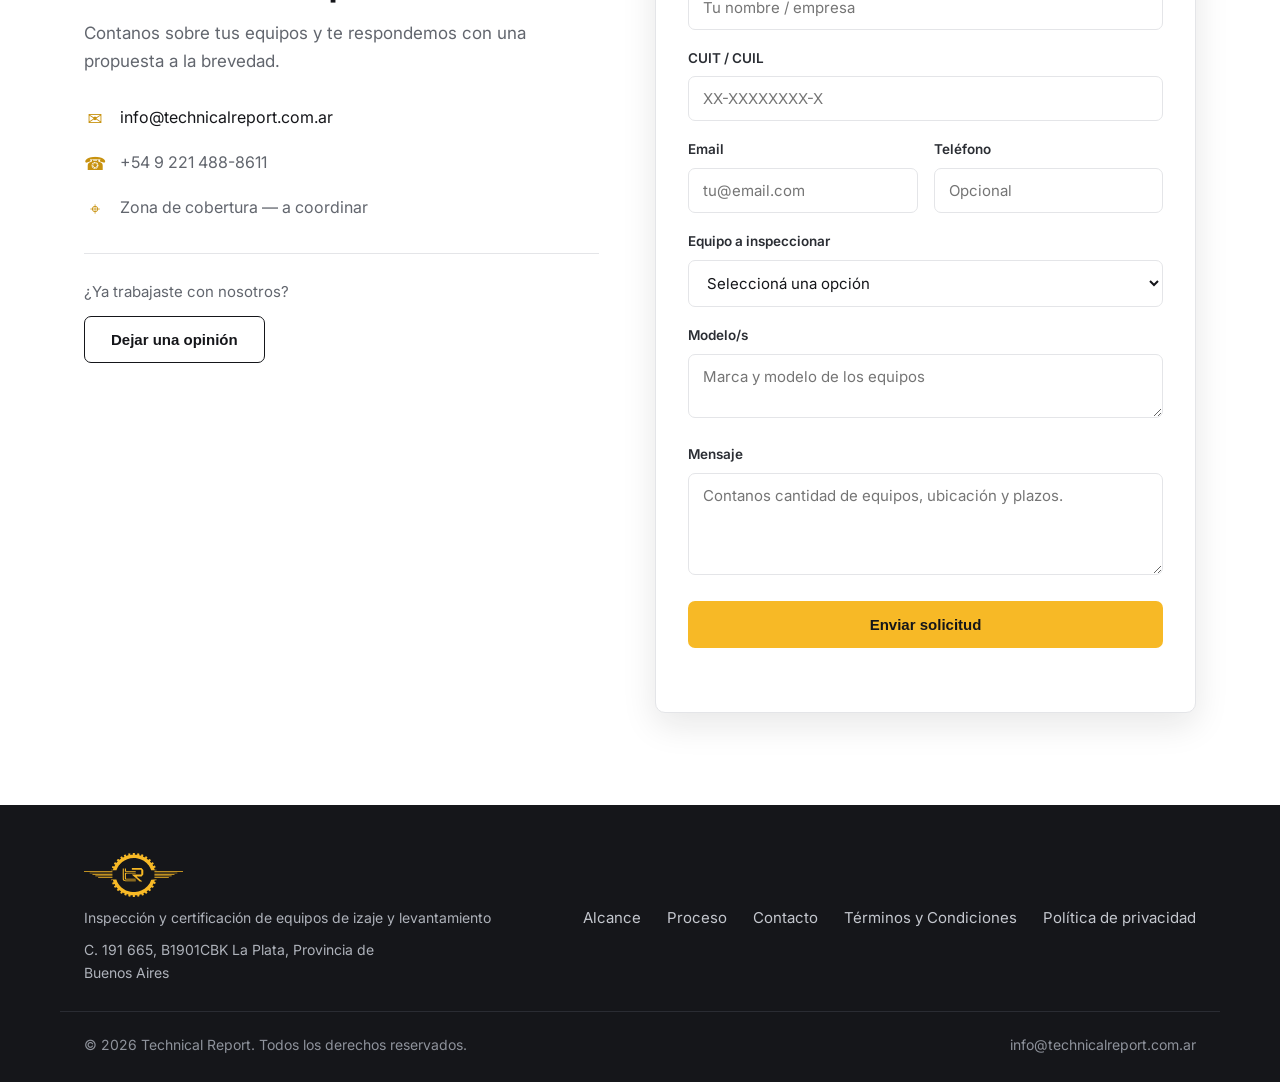
==== commit 85ce44fa: "EOD 26-6-26" ====
--- a/index.html
+++ b/index.html
@@ -127,8 +127,8 @@
         </div>
         <div class="step">
           <span class="step-num">02</span>
-          <h3>Inspección en sitio</h3>
-          <p>Ejecutamos la inspeccion, y las pruebas de carga necesarias.</p>
+          <h3>Inspección</h3>
+          <p>Ejecutamos la inspeccion de los equipos.</p>
         </div>
         <div class="step">
           <span class="step-num">03</span>
@@ -150,7 +150,7 @@
       <div class="split-text">
         <span class="kicker">Por qué Technical Report</span>
         <h2>Seguridad respaldada por técnica</h2>
-        <p>Somos un equipo dedicado exclusivamente a la inspección de equipos de izaje y levantamiento. Nos compromentemos a proteger la seguridad, calidad y confianza en los servicios que brindamos.</p>
+        <p>En Technical Report somos especialistas en la inspección de equipos de izaje, autoelevadores y accesorios de izaje. Ayudamos a las empresas a garantizar la seguridad en las operaciones de elevación y manipulación de cargas mediante inspecciones técnicas realizadas por profesionales especializados. Nuestro compromiso es prevenir fallas, reducir riesgos operativos, proteger a las personas y asegurar el cumplimiento de las normas técnicas aplicables.</p>
         <ul class="check-list">
           <li>Inspecciones imparciales, y tecnicamente competentes.</li>
           <li>Personal técnico capacitado en izaje y levantamiento.</li>
@@ -236,8 +236,8 @@
     <div class="container footer-inner">
       <div class="footer-brand">
         <img src="images/logo_TR_yellow.svg" alt="Technical Report" class="brand-logo footer-logo" />
-        <span class="footer-tagline">Inspección y certificación de equipos de izaje</span>
-        <a href="https://maps.app.goo.gl/N1TBZzcfJhnkychw5" class="footer-address" target="_blank" rel="noopener">Ruta Provincial 36 (S) 679, B1901 Lisandro Olmos, La Plata, Provincia de Buenos Aires</a>
+        <span class="footer-tagline">Inspección y certificación de equipos de izaje y levantamiento</span>
+        <a href="https://maps.app.goo.gl/N1TBZzcfJhnkychw5" class="footer-address" target="_blank" rel="noopener">C. 191 665, B1901CBK La Plata, Provincia de Buenos Aires</a>
       </div>
       <nav class="footer-nav">
         <a href="#alcance">Alcance</a>
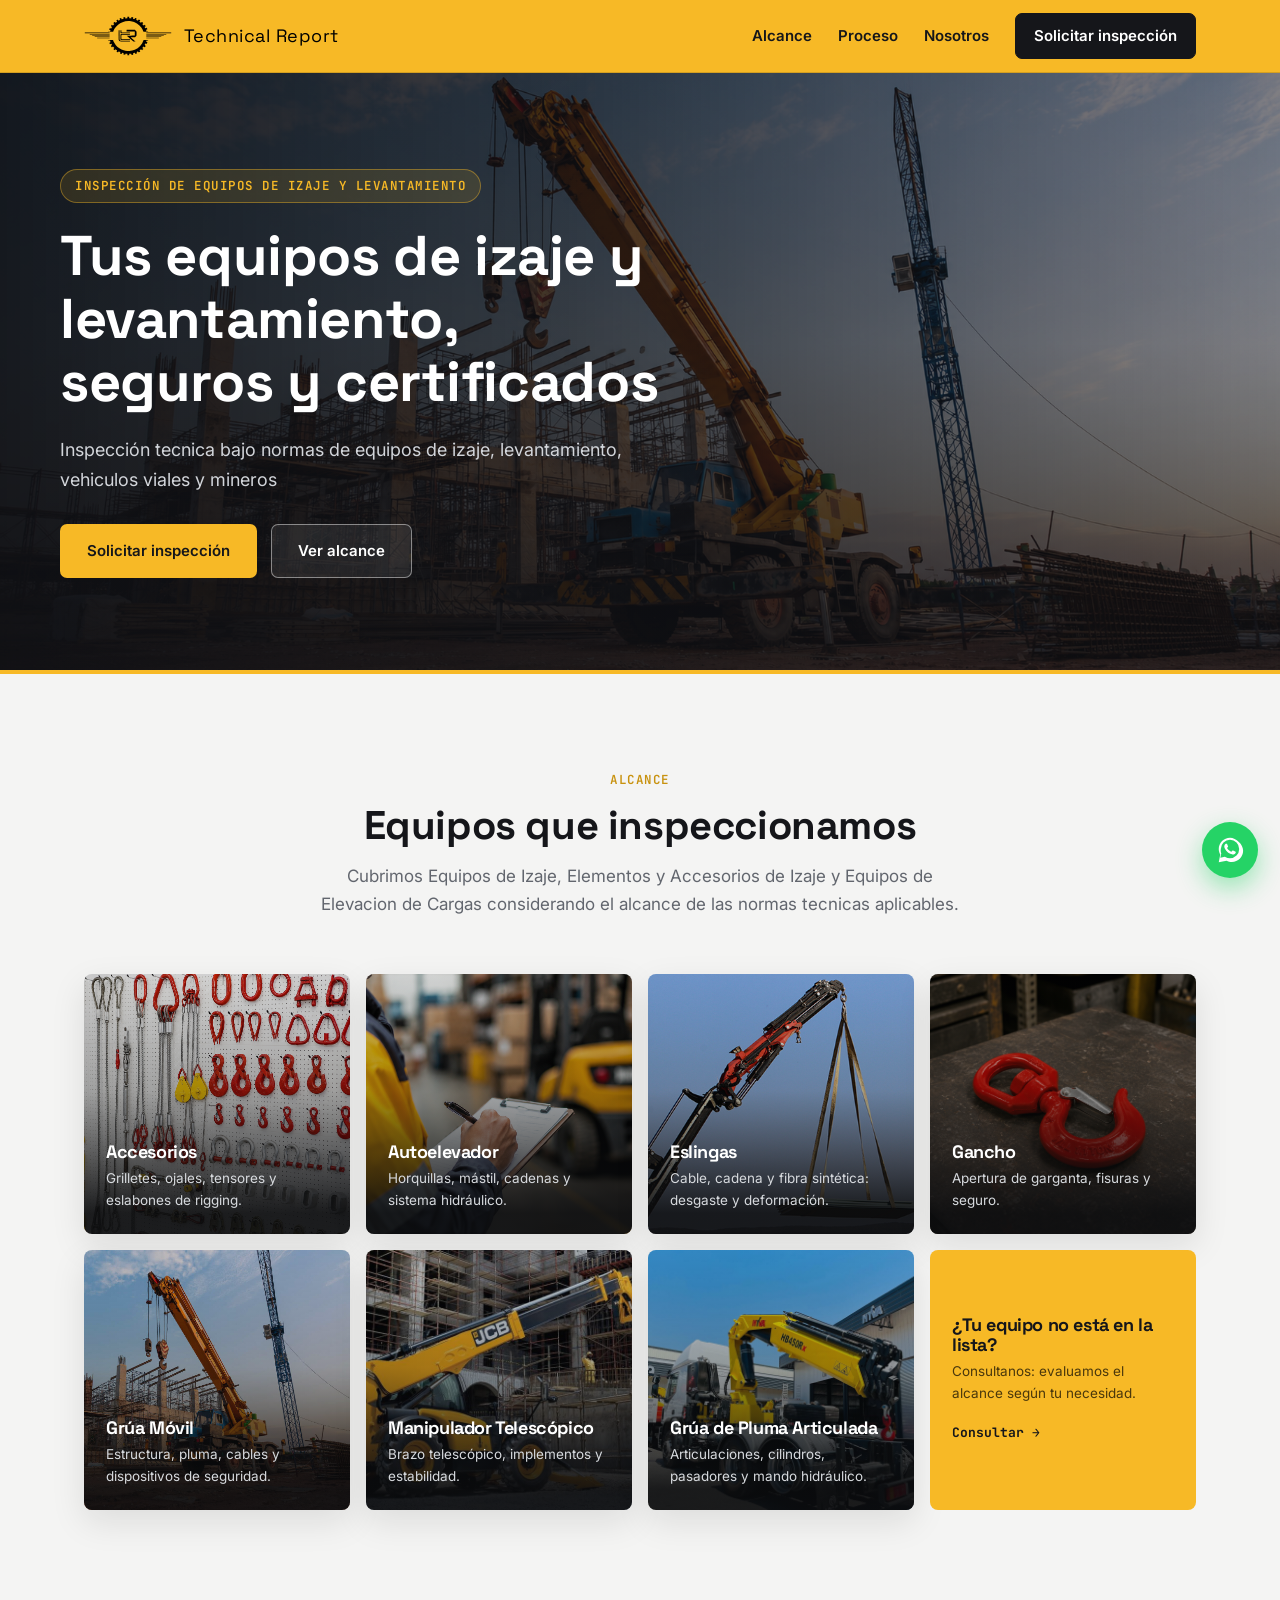
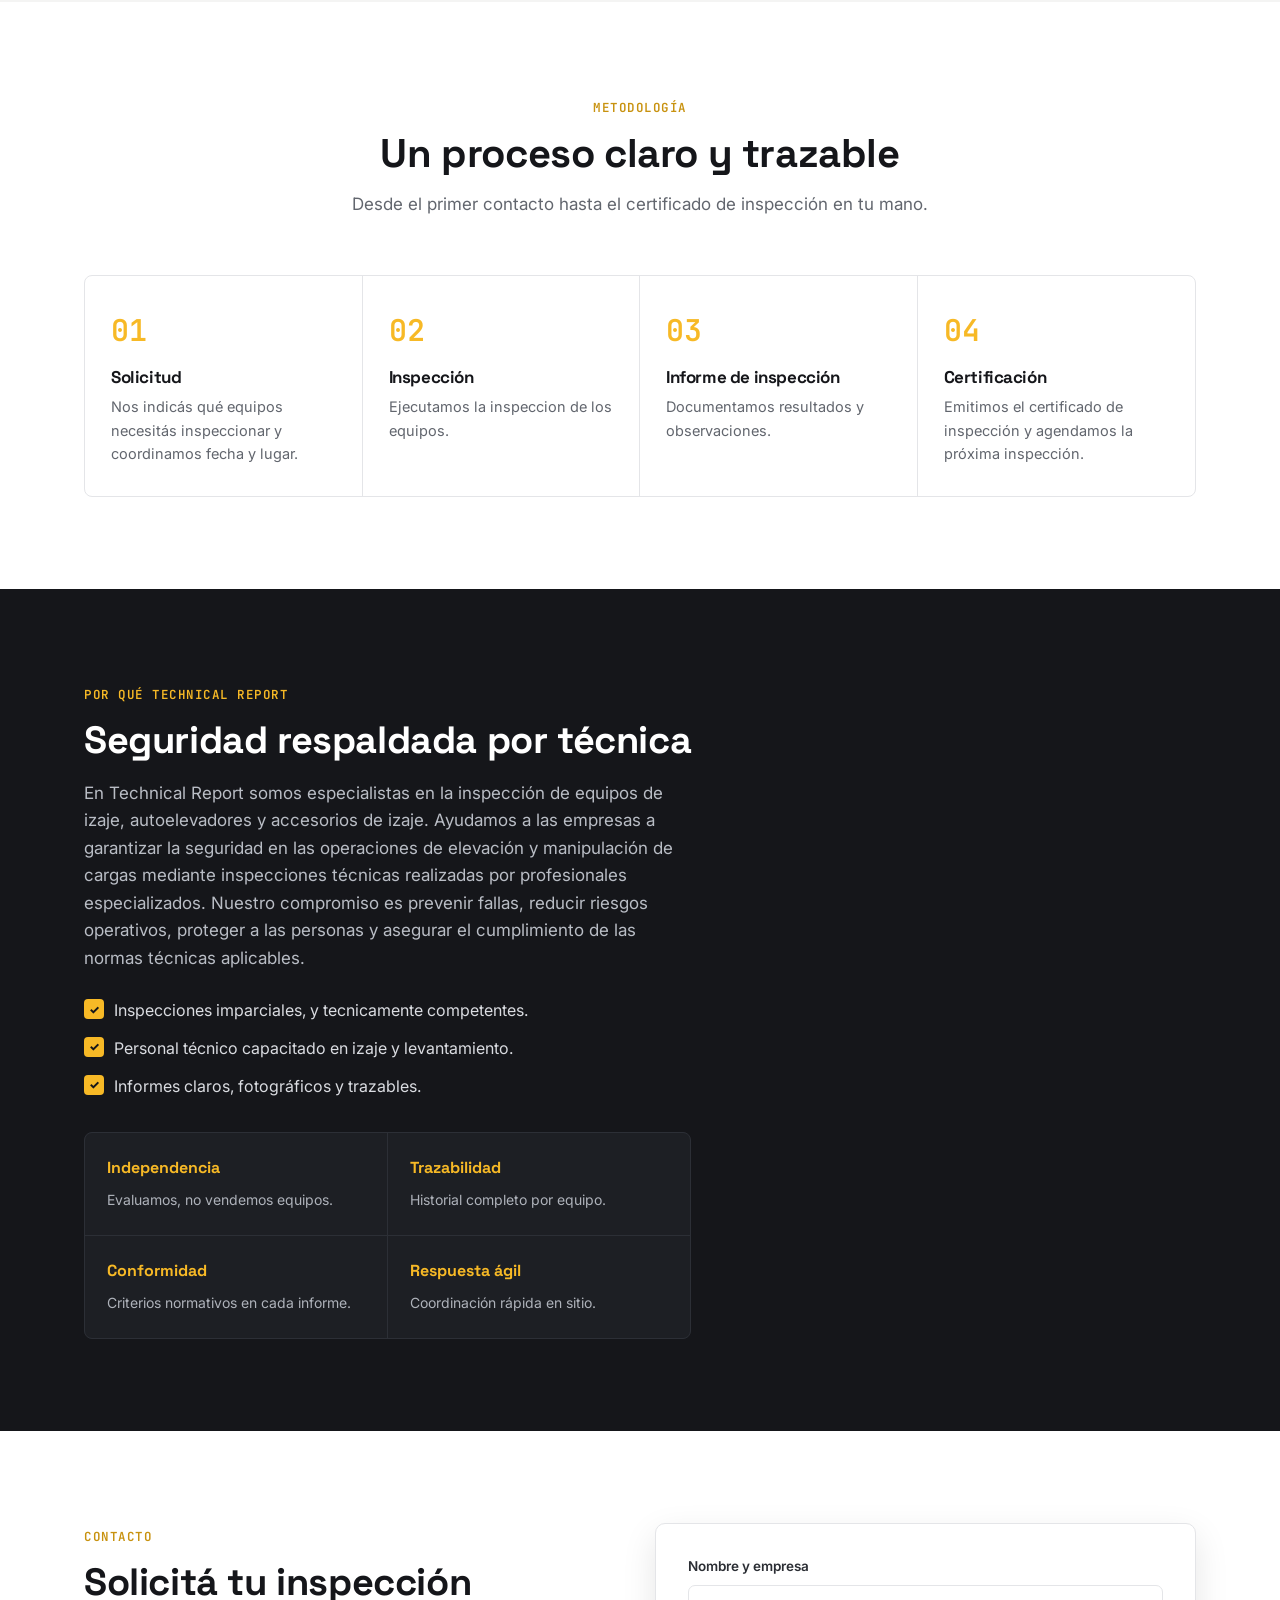
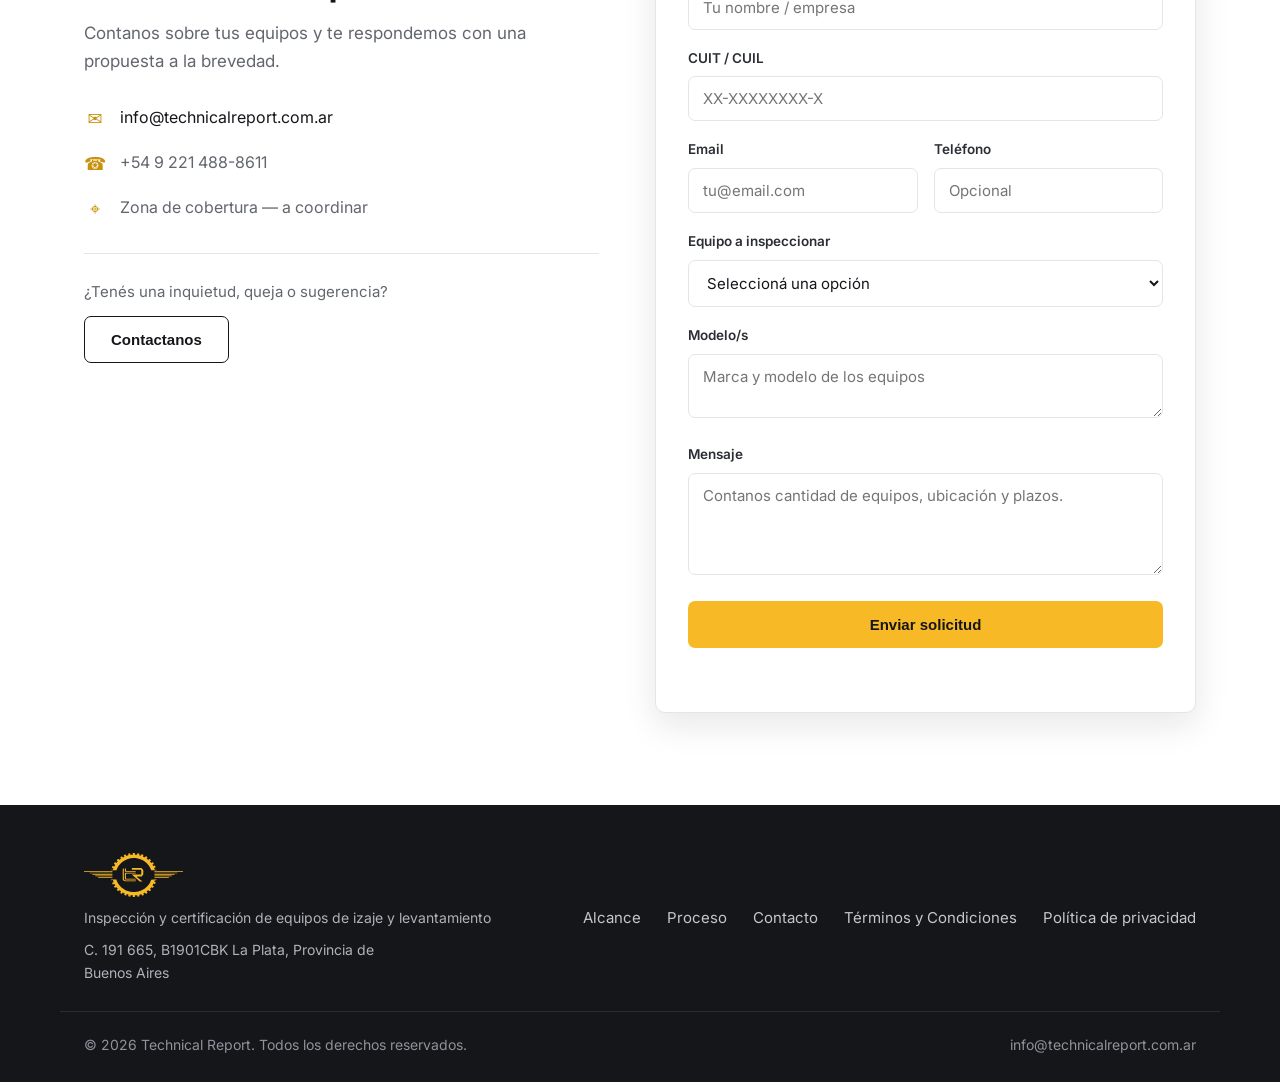
==== commit f500eec7: "Quejas" ====
--- a/index.html
+++ b/index.html
@@ -179,8 +179,8 @@
           <li><span class="ci">⌖</span> <span class="muted-line">Zona de cobertura — a coordinar</span></li>
         </ul>
         <div class="contact-feedback">
-          <p>¿Ya trabajaste con nosotros?</p>
-          <button type="button" class="btn btn-outline" id="feedbackOpen">Dejar una opinión</button>
+          <p>¿Tenés una inquietud, queja o sugerencia?</p>
+          <button type="button" class="btn btn-outline" id="feedbackOpen">Contactanos</button>
         </div>
       </div>
       <form class="contact-form" id="contactForm" novalidate>
@@ -253,27 +253,47 @@
     </div>
   </footer>
 
-  <!-- Modal de opiniones -->
-  <dialog class="modal" id="feedbackModal" aria-labelledby="feedbackTitle">
+  <!-- Modal de contacto / inquietudes -->
+  <dialog class="modal modal-wide" id="feedbackModal" aria-labelledby="feedbackTitle">
     <form class="modal-form" id="feedbackForm" novalidate>
       <input type="text" name="_gotcha" tabindex="-1" autocomplete="off" aria-hidden="true" style="position:absolute;left:-5000px" />
       <button type="button" class="modal-close" id="feedbackClose" aria-label="Cerrar">&times;</button>
-      <span class="kicker">Tu opinión</span>
-      <h2 id="feedbackTitle">Contanos qué te pareció</h2>
-      <p class="modal-sub">Tu feedback nos ayuda a mejorar el servicio.</p>
+      <span class="kicker">Contacto</span>
+      <h2 id="feedbackTitle">Su inquietud nos importa</h2>
+      <p class="modal-sub">Contanos tu consulta, queja, apelación o sugerencia y te respondemos a la brevedad.</p>
       <div class="field">
-        <label for="fbNombre">Nombre y empresa</label>
+        <label for="fbMotivo">Motivo de su consulta *</label>
+        <select id="fbMotivo" name="motivo" required>
+          <option value="" selected disabled>Seleccioná una opción</option>
+          <option>Consultas generales</option>
+          <option>Queja</option>
+          <option>Apelación</option>
+          <option>Sugerencias</option>
+        </select>
+      </div>
+      <div class="field">
+        <label for="fbNombre">Nombre y Empresa *</label>
         <input type="text" id="fbNombre" name="nombre" required placeholder="Tu nombre / empresa" />
       </div>
+      <div class="field-row">
+        <div class="field">
+          <label for="fbCuit">CUIT / CUIL</label>
+          <input type="text" id="fbCuit" name="cuit" inputmode="numeric" placeholder="Opcional" />
+        </div>
+        <div class="field">
+          <label for="fbEmail">Email *</label>
+          <input type="email" id="fbEmail" name="email" required placeholder="tu@email.com" />
+        </div>
+      </div>
       <div class="field">
-        <label for="fbEmail">Email</label>
-        <input type="email" id="fbEmail" name="email" required placeholder="tu@email.com" />
+        <label for="fbAsunto">Asunto</label>
+        <input type="text" id="fbAsunto" name="asunto" placeholder="Opcional" />
       </div>
       <div class="field">
-        <label for="fbMensaje">Tu opinión</label>
-        <textarea id="fbMensaje" name="mensaje" rows="4" required placeholder="Contanos tu experiencia, sugerencias o comentarios."></textarea>
-      </div>
-      <button type="submit" class="btn btn-primary btn-block">Enviar opinión</button>
+        <label for="fbMensaje">Mensaje *</label>
+        <textarea id="fbMensaje" name="mensaje" rows="4" required placeholder="Contanos tu inquietud en detalle."></textarea>
+      </div>
+      <button type="submit" class="btn btn-primary btn-block">Enviar consulta</button>
       <p class="form-note" id="feedbackNote" role="status"></p>
     </form>
   </dialog>
--- a/styles.css
+++ b/styles.css
@@ -233,12 +233,13 @@
 .contact-feedback { margin-top: 30px; padding-top: 26px; border-top: 1px solid var(--line); }
 .contact-feedback p { color: var(--muted); font-size: 15px; margin: 0 0 12px; }
 
-/* ---------- Modal (opiniones) ---------- */
+/* ---------- Modal (contacto / inquietudes) ---------- */
 .modal {
   width: min(480px, 92vw); max-width: 480px; margin: auto; padding: 0;
   border: 1px solid var(--line); border-radius: 12px; background: var(--bg);
   color: var(--ink); box-shadow: var(--shadow-lg);
 }
+.modal-wide { width: min(620px, 94vw); max-width: 620px; }
 .modal::backdrop { background: rgba(15,16,20,.55); backdrop-filter: blur(2px); }
 .modal[open] { animation: modalIn .2s ease; }
 @keyframes modalIn { from { opacity: 0; transform: translateY(8px); } to { opacity: 1; transform: translateY(0); } }
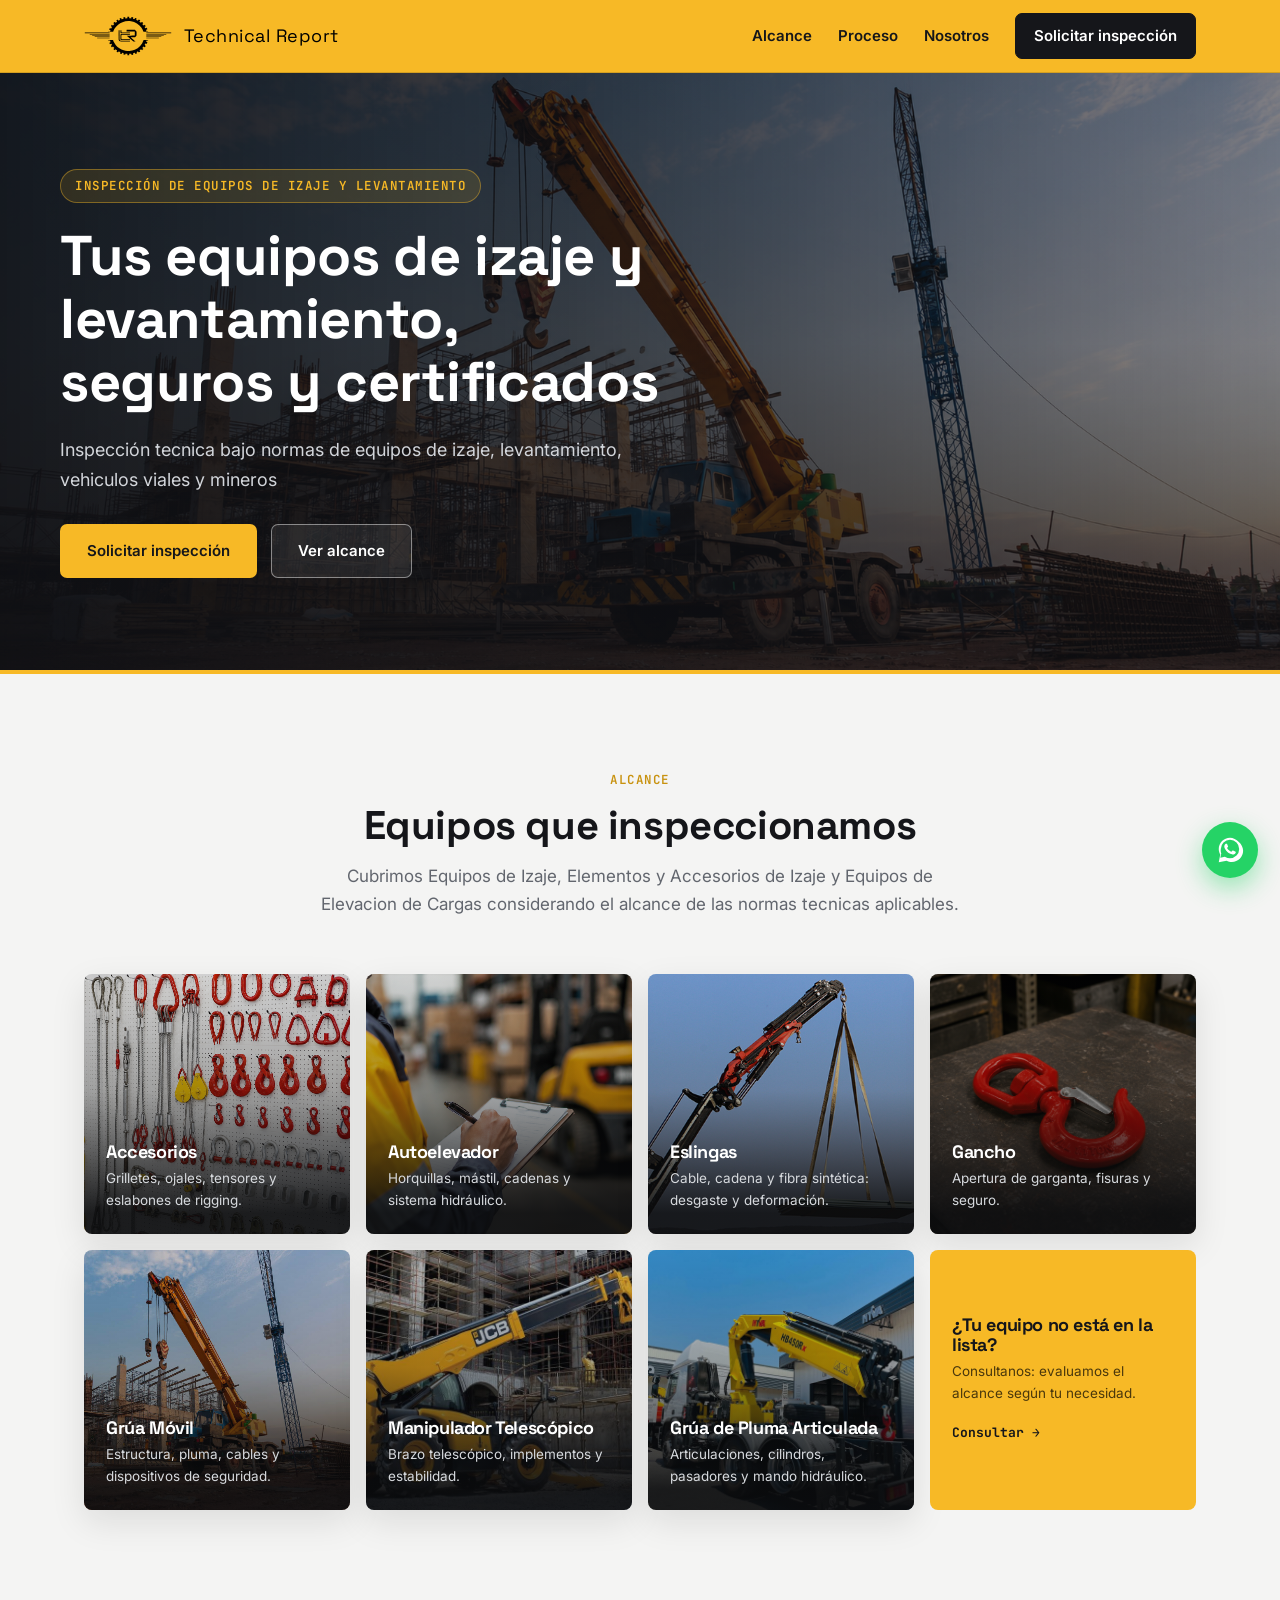
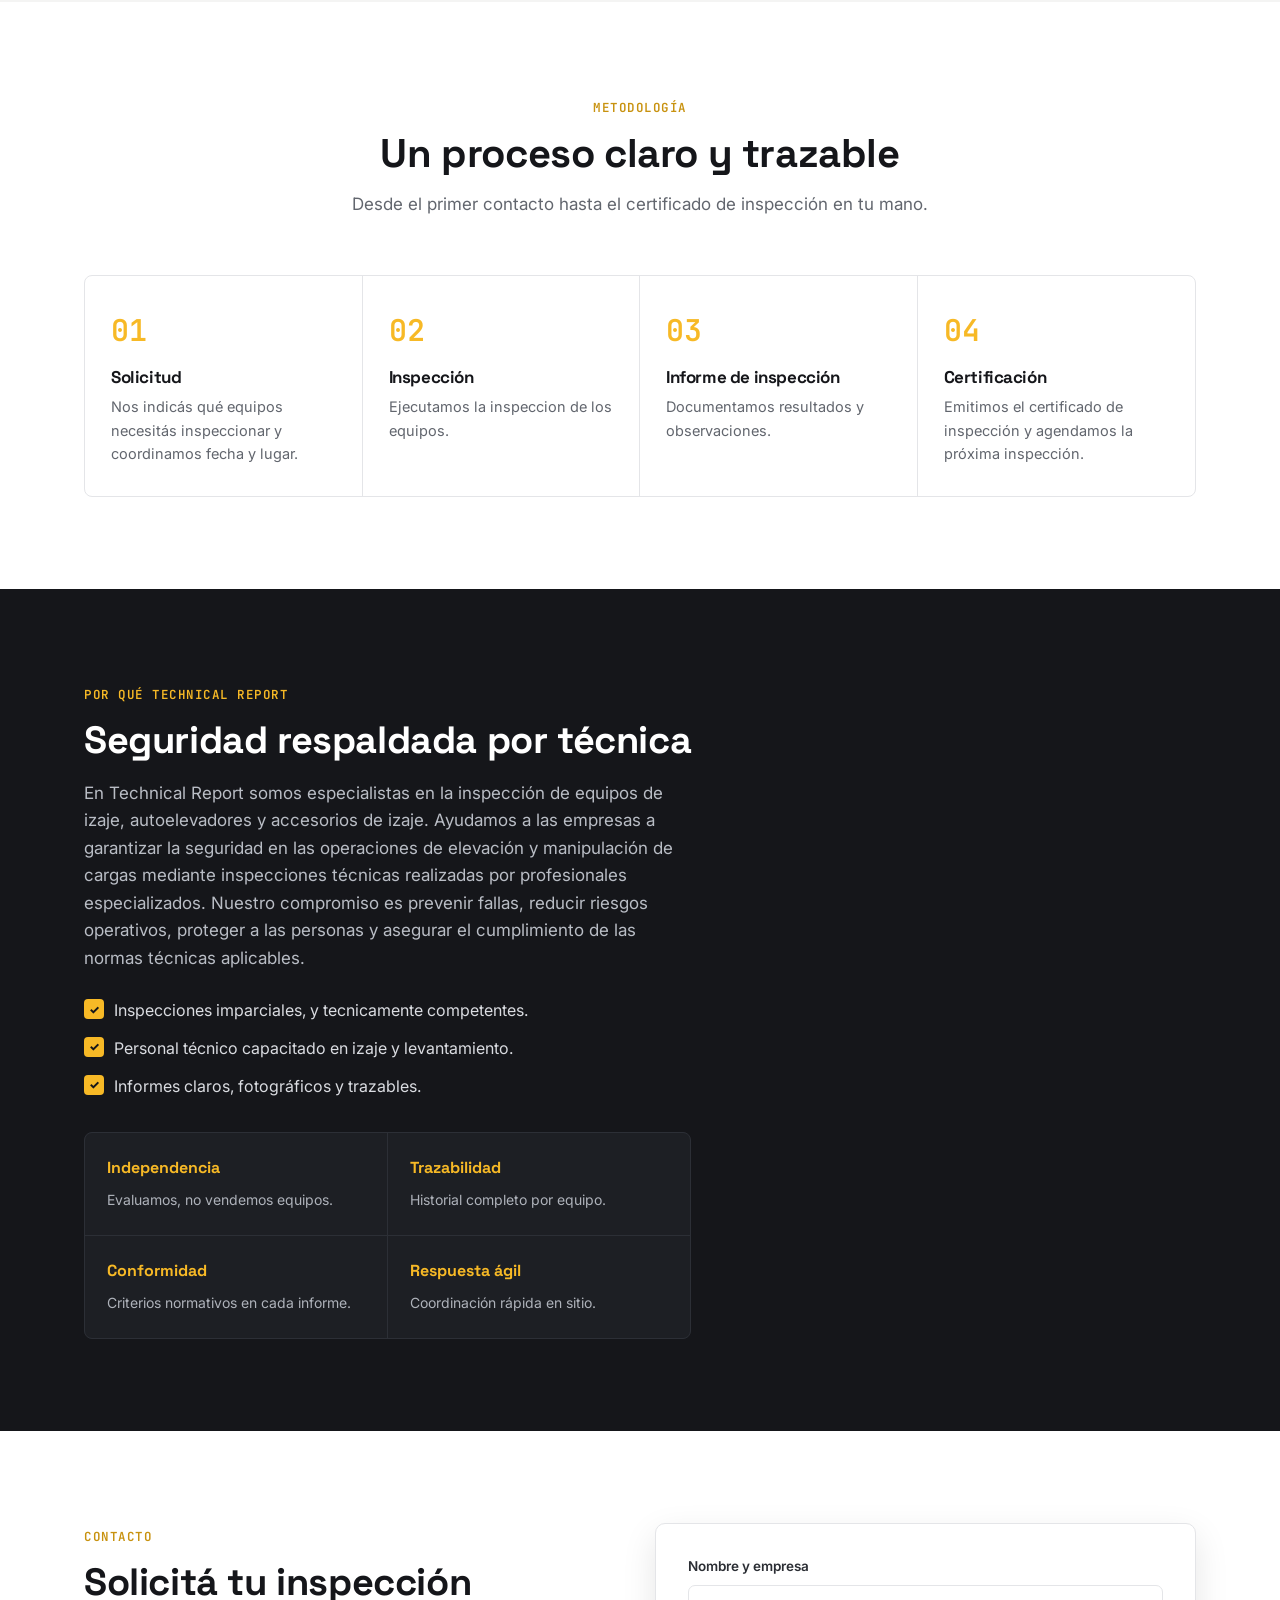
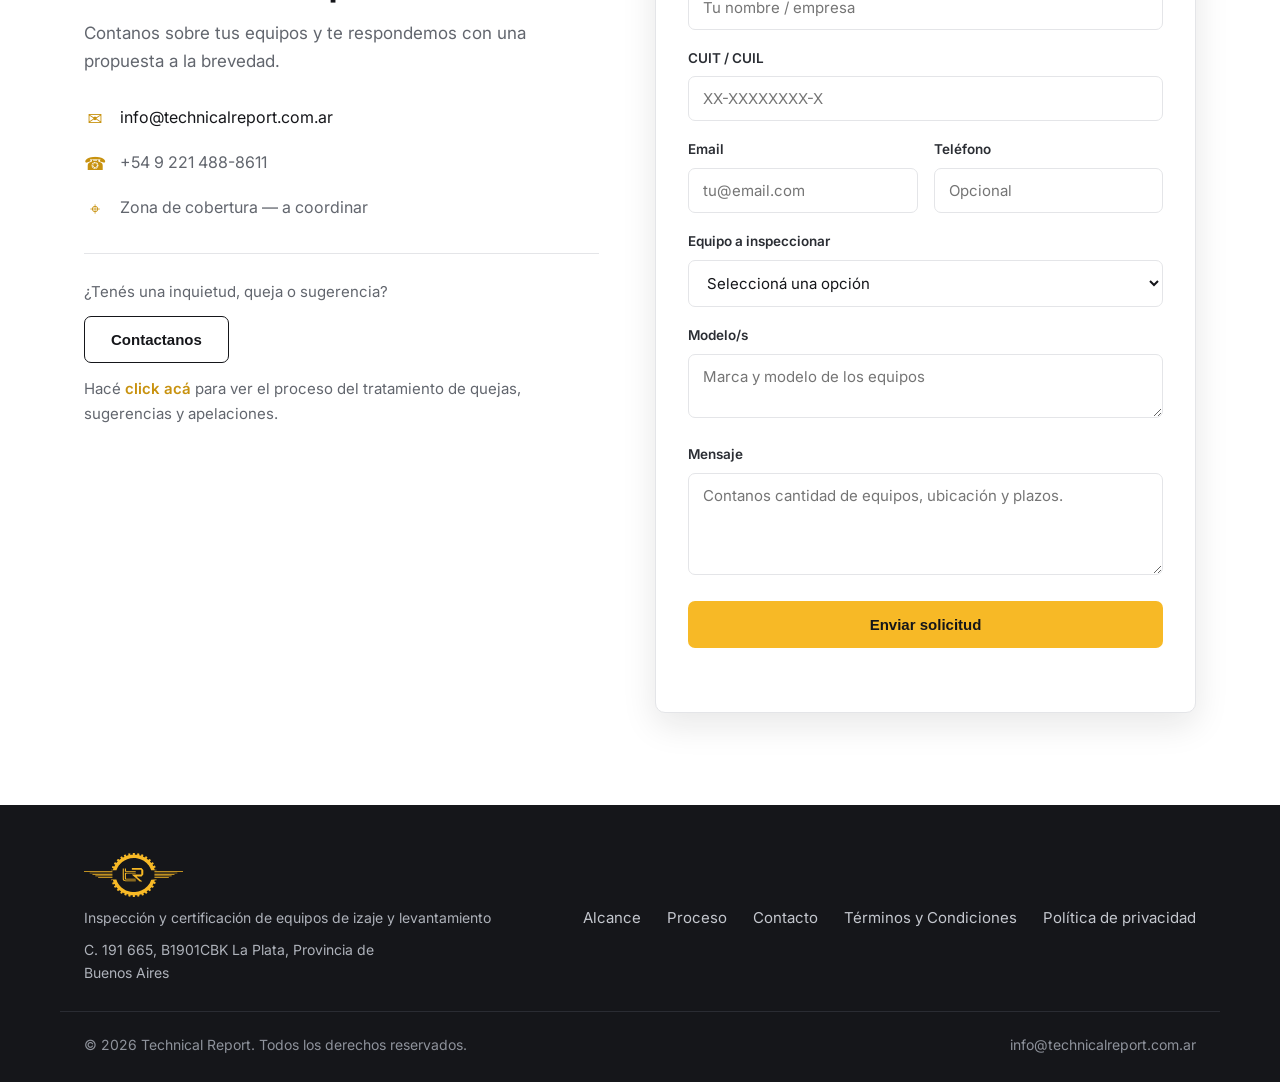
==== commit 9d7a9a9c: "Proceso quejas" ====
--- a/index.html
+++ b/index.html
@@ -181,6 +181,7 @@
         <div class="contact-feedback">
           <p>¿Tenés una inquietud, queja o sugerencia?</p>
           <button type="button" class="btn btn-outline" id="feedbackOpen">Contactanos</button>
+          <p class="feedback-process">Hacé <a href="proceso-quejas/" target="_blank" rel="noopener">click acá</a> para ver el proceso del tratamiento de quejas, sugerencias y apelaciones.</p>
         </div>
       </div>
       <form class="contact-form" id="contactForm" novalidate>
--- a/styles.css
+++ b/styles.css
@@ -232,6 +232,9 @@
 
 .contact-feedback { margin-top: 30px; padding-top: 26px; border-top: 1px solid var(--line); }
 .contact-feedback p { color: var(--muted); font-size: 15px; margin: 0 0 12px; }
+.feedback-process { margin: 14px 0 0 !important; font-size: 14px; }
+.feedback-process a { color: var(--brand-dark); font-weight: 600; }
+.feedback-process a:hover { text-decoration: underline; }
 
 /* ---------- Modal (contacto / inquietudes) ---------- */
 .modal {
